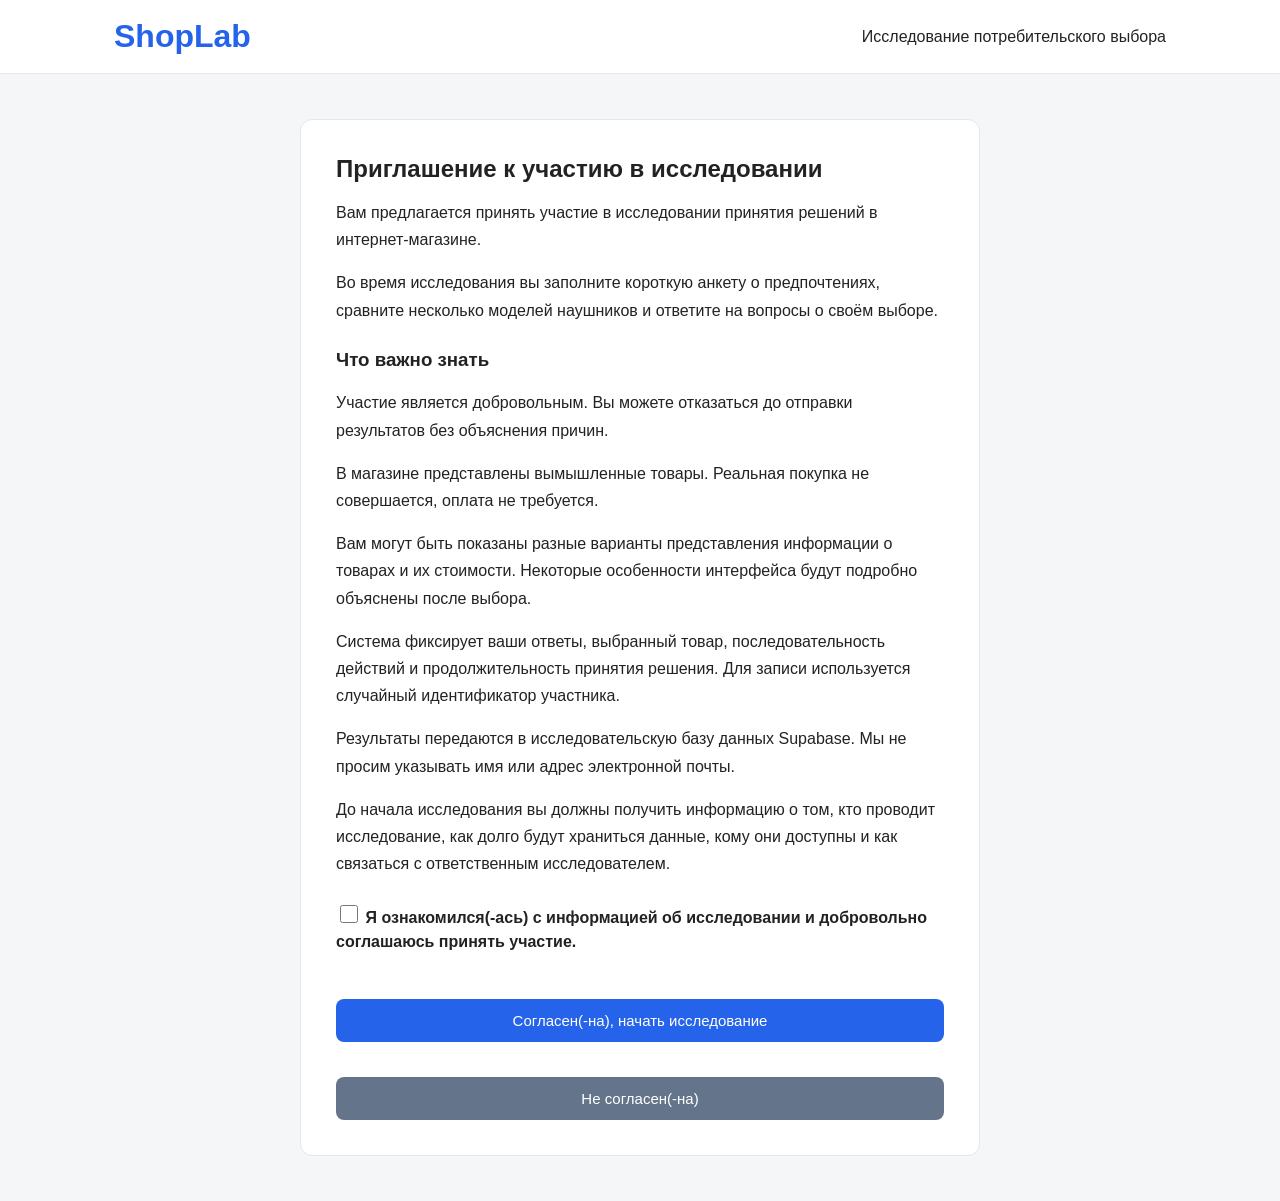
==== index.html @ aa406433 "Add files via upload" ====
<!DOCTYPE html>
<html lang="ru">
<head>
    <meta charset="UTF-8">
    <meta name="viewport"
          content="width=device-width, initial-scale=1.0">

    <title>ShopLab — Участие в исследовании</title>

    <link rel="stylesheet" href="style.css">
    <script src="consent.js" defer></script>
</head>
<body>

<header class="header">
    <div class="header-inner">
        <h1>ShopLab</h1>
        <span>Исследование потребительского выбора</span>
    </div>
</header>

<main class="container">
    <section class="questionnaire">

        <h2>Приглашение к участию в исследовании</h2>

        <p>
            Вам предлагается принять участие в исследовании
            принятия решений в интернет-магазине.
        </p>

        <p>
            Во время исследования вы заполните короткую
            анкету о предпочтениях, сравните несколько
            моделей наушников и ответите на вопросы
            о своём выборе.
        </p>

        <h3>Что важно знать</h3>

        <p>
            Участие является добровольным.
            Вы можете отказаться до отправки
            результатов без объяснения причин.
        </p>

        <p>
            В магазине представлены вымышленные товары.
            Реальная покупка не совершается,
            оплата не требуется.
        </p>

        <p>
            Вам могут быть показаны разные варианты
            представления информации о товарах
            и их стоимости.
            Некоторые особенности интерфейса
            будут подробно объяснены после выбора.
        </p>

        <p>
            Система фиксирует ваши ответы,
            выбранный товар, последовательность действий
            и продолжительность принятия решения.
            Для записи используется случайный
            идентификатор участника.
        </p>

        <p>
            Результаты передаются в исследовательскую
            базу данных Supabase.
            Мы не просим указывать имя или
            адрес электронной почты.
        </p>

        <p>
            До начала исследования вы должны
            получить информацию о том,
            кто проводит исследование,
            как долго будут храниться данные,
            кому они доступны и как связаться
            с ответственным исследователем.
        </p>

        <form id="consent-form">

            <label class="consent-option">
                <input
                    type="checkbox"
                    id="consent-checkbox"
                    required>

                Я ознакомился(-ась) с информацией
                об исследовании и добровольно
                соглашаюсь принять участие.
            </label>

            <button type="submit">
                Согласен(-на), начать исследование
            </button>

            <button
                type="button"
                id="decline-button"
                class="secondary-button">
                Не согласен(-на)
            </button>

        </form>

        <p id="decline-message" class="hidden">
            Вы отказались от участия.
            Никакие ответы в рамках этого
            прохождения не были отправлены.
            Спасибо за уделённое время.
        </p>

    </section>
</main>

</body>
</html>
---- style.css ----
* {
    box-sizing: border-box;
}

body {
    margin: 0;
    font-family: Arial, sans-serif;
    background: #f5f6f8;
    color: #222;
}

.header {
    background: white;
    border-bottom: 1px solid #e5e7eb;
}

.header-inner {
    max-width: 1100px;
    margin: auto;
    padding: 18px 24px;
    display: flex;
    align-items: center;
    justify-content: space-between;
}

.header h1 {
    margin: 0;
    color: #2563eb;
}

.cart {
    font-size: 15px;
}

.container {
    max-width: 1100px;
    margin: 45px auto;
    padding: 0 24px;
}

.container h2 {
    margin-bottom: 8px;
}

.subtitle {
    color: #64748b;
    margin-bottom: 30px;
}

.products {
    display: grid;
    grid-template-columns: repeat(3, 1fr);
    gap: 22px;
}

.product-card {
    background: white;
    padding: 22px;
    border-radius: 12px;
    border: 1px solid #e5e7eb;
    display: flex;
    flex-direction: column;
}

.product-image {
    background: #f1f5f9;
    border-radius: 10px;
    height: 170px;
    display: flex;
    align-items: center;
    justify-content: center;
    font-size: 70px;
}

.product-card h3 {
    margin-bottom: 5px;
}

.product-card p {
    color: #64748b;
}

.product-card ul {
    padding-left: 18px;
    line-height: 1.9;
    font-size: 14px;
    flex-grow: 1;
}

.price {
    font-size: 26px;
    font-weight: bold;
    margin: 15px 0;
}

button {
    width: 100%;
    background: #2563eb;
    color: white;
    border: none;
    padding: 13px;
    border-radius: 8px;
    cursor: pointer;
    font-size: 15px;
}

button:hover {
    background: #1d4ed8;
}

.selection {
    background: white;
    margin-top: 25px;
    padding: 22px;
    border-radius: 12px;
}

.hidden {
    display: none;
}

@media (max-width: 750px) {
    .products {
        grid-template-columns: 1fr;
    }

    .header-inner {
        padding: 16px;
    }
}


/* Анкета предпочтений */

.questionnaire {
    background: white;
    max-width: 680px;
    margin: 0 auto;
    padding: 35px;
    border-radius: 12px;
    border: 1px solid #e5e7eb;
}

.questionnaire h2 {
    margin-top: 0;
}

.questionnaire h3 {
    margin-top: 35px;
}

.questionnaire label {
    display: block;
    font-weight: 600;
    margin-top: 24px;
    margin-bottom: 10px;
    line-height: 1.5;
}

.questionnaire input,
.questionnaire select {
    width: 100%;
    padding: 13px;
    border: 1px solid #cbd5e1;
    border-radius: 8px;
    font-size: 15px;
    background: white;
    color: #222;
}

.questionnaire .field {
    display: flex;
    align-items: center;
    gap: 12px;
}

.questionnaire .field span {
    font-weight: bold;
    font-size: 20px;
}

.questionnaire button {
    margin-top: 35px;
}

@media (max-width: 750px) {
    .questionnaire {
        padding: 22px;
    }
}

/* Экспериментальные условия */

.product-card {
    position: relative;
}

.product-card.highlighted {
    border: 3px solid #2563eb;
    box-shadow: 0 8px 24px rgba(37, 99, 235, 0.18);
}

.product-card.highlighted button {
    background: #ea580c;
    font-weight: bold;
}

.promo-label {
    background: #2563eb;
    color: white;
    border-radius: 6px;
    padding: 9px 12px;
    font-size: 13px;
    font-weight: bold;
    margin-bottom: 12px;
    text-align: center;
}

.price-note {
    font-size: 13px;
    color: #64748b;
    margin-bottom: 12px;
}

.price-details {
    background: #f8fafc;
    padding: 15px;
    border-radius: 8px;
    margin: 15px 0;
    line-height: 1.8;
}

.price-total {
    font-size: 20px;
    font-weight: bold;
}

.confirm-button {
    margin-top: 12px;
    background: #15803d;
}

.confirm-button:hover {
    background: #166534;
}

button:disabled {
    opacity: 0.6;
    cursor: not-allowed;
}


/* Информированное согласие */

.consent-option {
    display: flex;
    align-items: flex-start;
    gap: 12px;
    margin: 24px 0;
    line-height: 1.6;
    cursor: pointer;
}

.consent-option input {
    width: 18px;
    height: 18px;
    flex-shrink: 0;
    margin-top: 4px;
}

.secondary-button {
    margin-top: 12px;
    background: #64748b;
}

.secondary-button:hover {
    background: #475569;
}

.questionnaire h3 {
    margin-top: 25px;
}

.questionnaire p {
    line-height: 1.7;
}
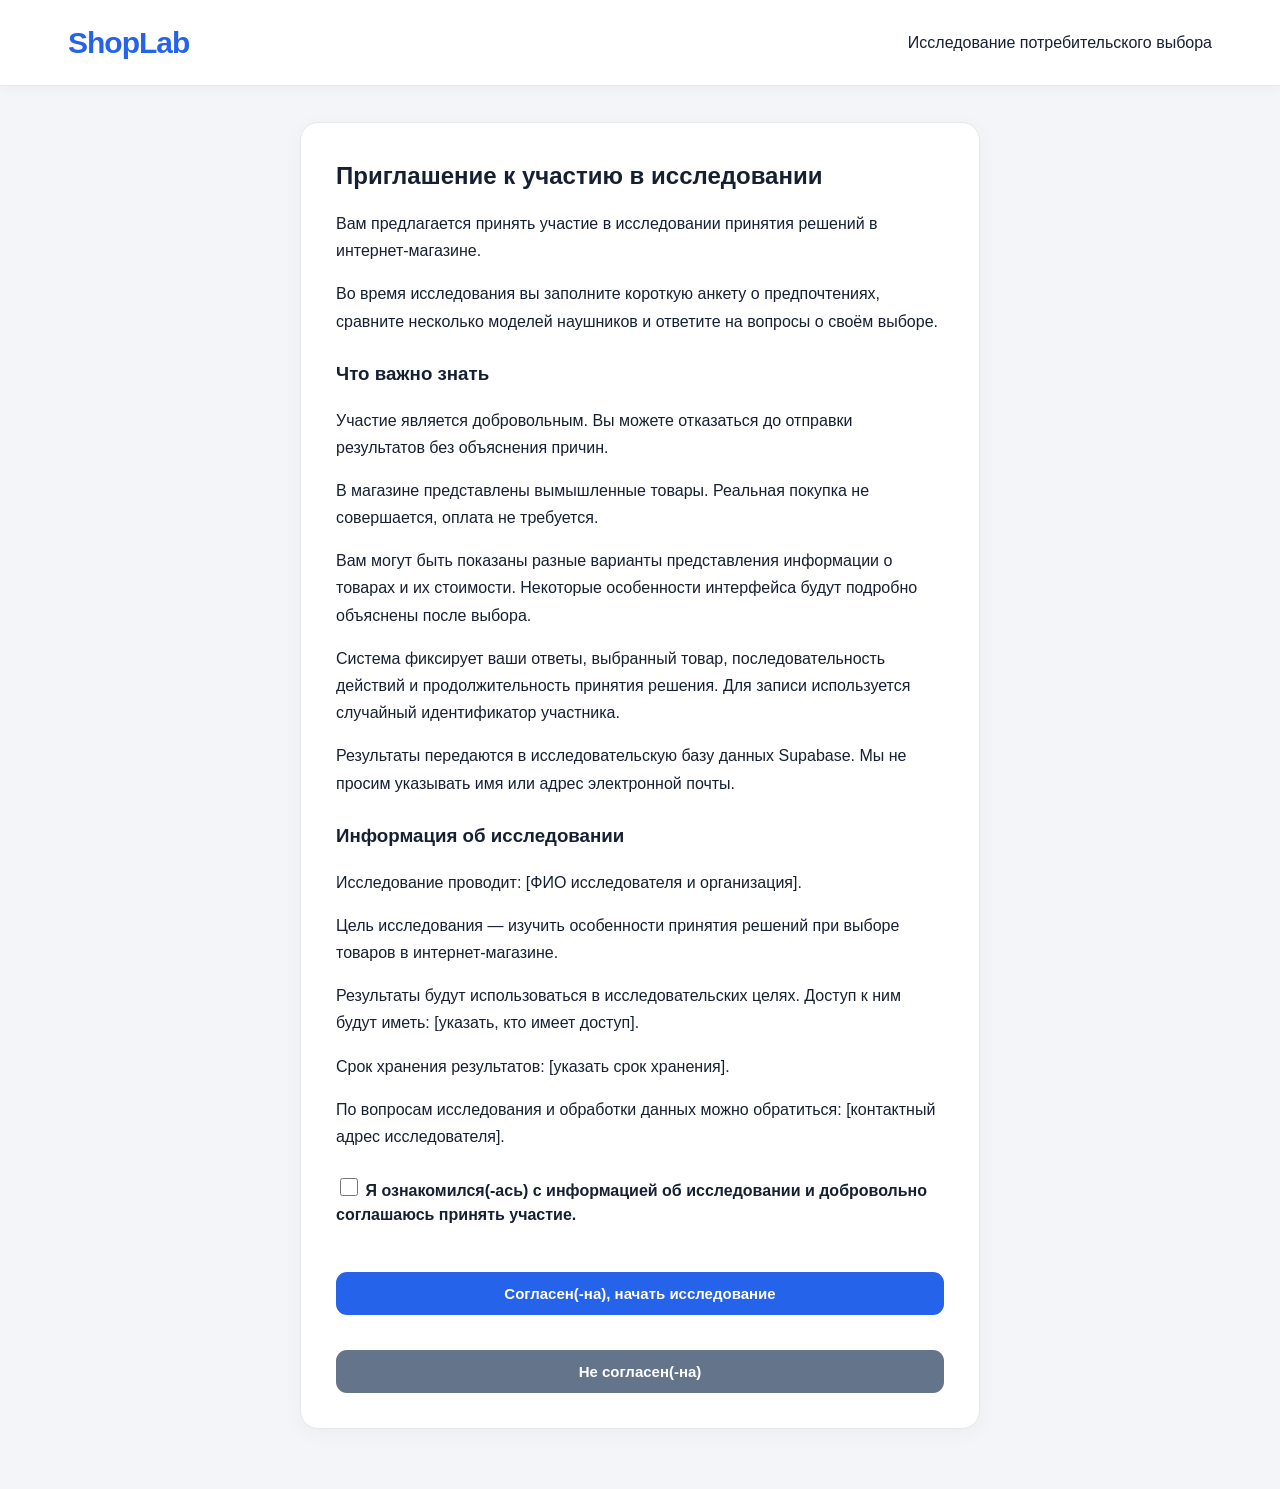
==== commit d0efd75c: "Add files via upload" ====
--- a/index.html
+++ b/index.html
@@ -74,14 +74,38 @@
             адрес электронной почты.
         </p>
 
+
+        <h3>Информация об исследовании</h3>
+
         <p>
-            До начала исследования вы должны
-            получить информацию о том,
-            кто проводит исследование,
-            как долго будут храниться данные,
-            кому они доступны и как связаться
-            с ответственным исследователем.
+            Исследование проводит:
+            [ФИО исследователя и организация].
         </p>
+
+        <p>
+            Цель исследования — изучить особенности
+            принятия решений при выборе товаров
+            в интернет-магазине.
+        </p>
+
+        <p>
+            Результаты будут использоваться
+            в исследовательских целях.
+            Доступ к ним будут иметь:
+            [указать, кто имеет доступ].
+        </p>
+
+        <p>
+            Срок хранения результатов:
+            [указать срок хранения].
+        </p>
+
+        <p>
+            По вопросам исследования и обработки
+            данных можно обратиться:
+            [контактный адрес исследователя].
+        </p>
+
 
         <form id="consent-form">
 
--- a/style.css
+++ b/style.css
@@ -285,3 +285,527 @@
 .questionnaire p {
     line-height: 1.7;
 }
+
+
+/* Корзина ShopLab */
+
+#cart-product {
+    padding: 20px;
+    margin: 20px 0;
+    border: 1px solid #e2e8f0;
+    border-radius: 12px;
+    background: #ffffff;
+}
+
+#cart-product h3 {
+    margin: 0 0 10px;
+}
+
+#cart-product p {
+    color: #64748b;
+}
+
+#cart-price-details {
+    padding: 20px;
+    border-radius: 12px;
+    background: #f8fafc;
+}
+
+#cart-price-details > div {
+    margin-bottom: 12px;
+}
+
+#cart-price-details .price-total {
+    margin-top: 18px;
+    padding-top: 16px;
+    border-top: 1px solid #cbd5e1;
+    font-size: 22px;
+    font-weight: 700;
+}
+
+.cart-actions {
+    display: flex;
+    flex-direction: column;
+    gap: 12px;
+    margin-top: 24px;
+}
+
+.cart-actions button {
+    width: 100%;
+}
+
+@media (min-width: 700px) {
+    .cart-actions {
+        max-width: 400px;
+    }
+}
+
+
+.cart-link {
+    color: inherit;
+    text-decoration: none;
+    font-weight: 600;
+    padding: 10px 14px;
+    border-radius: 10px;
+}
+
+.cart-link:hover {
+    background: rgba(120, 120, 120, 0.12);
+}
+
+.cart-item {
+    padding: 16px;
+    margin-bottom: 12px;
+    border: 1px solid #dbe2ea;
+    border-radius: 12px;
+    background: #ffffff;
+}
+
+.cart-item input[type="radio"] {
+    margin-right: 10px;
+    accent-color: #2563eb;
+}
+
+.cart-item label {
+    font-weight: 600;
+    cursor: pointer;
+}
+
+.cart-item p {
+    margin: 10px 0 0 26px;
+    color: #475569;
+    line-height: 1.5;
+}
+
+.cart-item:has(input:checked) {
+    border-color: #2563eb;
+    background: #eff6ff;
+}
+
+
+/* =========================================
+   ShopLab 2.3 — оформление маркетплейса
+   ========================================= */
+
+:root {
+    --shop-blue: #2563eb;
+    --shop-blue-dark: #1d4ed8;
+    --shop-bg: #f3f5f9;
+    --shop-border: #e2e8f0;
+    --shop-text: #172033;
+    --shop-muted: #64748b;
+}
+
+/* Общий вид */
+
+body {
+    background: var(--shop-bg);
+    color: var(--shop-text);
+    font-family: Arial, Helvetica, sans-serif;
+    line-height: 1.5;
+}
+
+.header {
+    background: #ffffff;
+    border-bottom: 1px solid var(--shop-border);
+    box-shadow: 0 2px 12px rgba(15, 23, 42, 0.04);
+}
+
+.header-inner {
+    max-width: 1200px;
+    padding: 20px 28px;
+    gap: 20px;
+}
+
+.header h1 {
+    color: var(--shop-blue);
+    font-size: 30px;
+    letter-spacing: -1px;
+    font-weight: 800;
+}
+
+.container {
+    max-width: 1200px;
+    margin: 36px auto 60px;
+    padding: 0 28px;
+}
+
+.container > h2 {
+    font-size: 30px;
+    letter-spacing: -0.6px;
+    margin-top: 0;
+}
+
+.subtitle {
+    color: var(--shop-muted);
+    font-size: 15px;
+    line-height: 1.6;
+}
+
+/* Ссылка на корзину */
+
+.cart-link {
+    display: inline-flex;
+    align-items: center;
+    justify-content: center;
+    gap: 5px;
+    background: #eff6ff;
+    color: var(--shop-blue);
+    border: 1px solid #dbeafe;
+    border-radius: 12px;
+    padding: 12px 18px;
+    font-size: 15px;
+    font-weight: 700;
+    white-space: nowrap;
+    transition: background 0.2s;
+}
+
+.cart-link:hover {
+    background: #dbeafe;
+}
+
+/* Каталог */
+
+.products {
+    grid-template-columns: repeat(3, minmax(0, 1fr));
+    gap: 20px;
+    align-items: stretch;
+}
+
+.product-card {
+    background: #ffffff;
+    padding: 18px;
+    border: 1px solid var(--shop-border);
+    border-radius: 18px;
+    box-shadow: 0 4px 14px rgba(15, 23, 42, 0.035);
+    transition:
+        box-shadow 0.2s ease,
+        transform 0.2s ease;
+    min-width: 0;
+}
+
+.product-card:hover {
+    transform: translateY(-3px);
+    box-shadow: 0 10px 26px rgba(15, 23, 42, 0.09);
+}
+
+.product-image {
+    height: 195px;
+    background: #f7f9fc;
+    border-radius: 14px;
+    font-size: 78px;
+    margin-bottom: 14px;
+    overflow: hidden;
+}
+
+.product-card h3 {
+    font-size: 19px;
+    line-height: 1.35;
+    margin: 8px 0;
+}
+
+.product-card p {
+    color: var(--shop-muted);
+    font-size: 14px;
+}
+
+.product-card ul {
+    padding-left: 19px;
+    line-height: 1.75;
+    font-size: 13px;
+    margin: 14px 0;
+}
+
+.product-card li {
+    margin-bottom: 3px;
+}
+
+.price {
+    color: #111827;
+    font-size: 28px;
+    font-weight: 800;
+    letter-spacing: -0.7px;
+    margin-top: auto;
+    padding-top: 12px;
+    margin-bottom: 12px;
+}
+
+.price-note {
+    font-size: 12px;
+    color: var(--shop-muted);
+}
+
+/* Кнопки */
+
+button {
+    background: var(--shop-blue);
+    border-radius: 11px;
+    padding: 13px 16px;
+    font-weight: 700;
+    transition: background 0.2s;
+}
+
+button:hover:not(:disabled) {
+    background: var(--shop-blue-dark);
+}
+
+button:focus-visible,
+a:focus-visible,
+input:focus-visible {
+    outline: 3px solid #93c5fd;
+    outline-offset: 3px;
+}
+
+/* Выделение в экспериментальных группах.
+   Эти правила действуют только там,
+   где JavaScript добавляет .highlighted. */
+
+.product-card.highlighted {
+    border: 3px solid var(--shop-blue);
+    box-shadow: 0 10px 28px rgba(37, 99, 235, 0.2);
+}
+
+.product-card.highlighted button {
+    background: #ea580c;
+}
+
+.product-card.highlighted button:hover:not(:disabled) {
+    background: #c2410c;
+}
+
+.promo-label {
+    border-radius: 9px;
+    font-size: 13px;
+}
+
+/* Корзина */
+
+#cart-product {
+    border: none;
+    background: transparent;
+    padding: 0;
+}
+
+.cart-item {
+    background: #ffffff;
+    border: 1px solid var(--shop-border);
+    border-radius: 14px;
+    padding: 20px;
+    margin-bottom: 14px;
+    transition:
+        border-color 0.2s,
+        background 0.2s;
+}
+
+.cart-item label {
+    font-size: 17px;
+    font-weight: 700;
+}
+
+.cart-item input[type="radio"] {
+    width: 18px;
+    height: 18px;
+    vertical-align: middle;
+    accent-color: var(--shop-blue);
+}
+
+.cart-item p {
+    color: #475569;
+    font-size: 14px;
+    margin-top: 12px;
+    margin-left: 29px;
+}
+
+.cart-item:has(input:checked) {
+    background: #eff6ff;
+    border-color: var(--shop-blue);
+    box-shadow: 0 0 0 1px var(--shop-blue);
+}
+
+#cart-price-details {
+    background: #f8fafc;
+    border: 1px solid var(--shop-border);
+    border-radius: 14px;
+    padding: 20px;
+}
+
+#cart-price-details .price-total {
+    color: #111827;
+    font-size: 24px;
+}
+
+.cart-actions {
+    max-width: none;
+}
+
+.cart-actions .secondary-button {
+    background: #e2e8f0;
+    color: #334155;
+}
+
+.cart-actions .secondary-button:hover {
+    background: #cbd5e1;
+}
+
+/* Анкеты и согласие */
+
+.questionnaire {
+    border-radius: 18px;
+    box-shadow: 0 5px 22px rgba(15, 23, 42, 0.035);
+}
+
+/* Адаптивность */
+
+@media (max-width: 950px) {
+    .products {
+        grid-template-columns: repeat(2, minmax(0, 1fr));
+    }
+}
+
+@media (max-width: 650px) {
+    .header-inner {
+        padding: 15px 18px;
+    }
+
+    .header h1 {
+        font-size: 24px;
+    }
+
+    .cart-link {
+        padding: 10px 12px;
+        font-size: 13px;
+    }
+
+    .container {
+        padding: 0 16px;
+        margin-top: 25px;
+    }
+
+    .container > h2 {
+        font-size: 25px;
+    }
+
+    .products {
+        grid-template-columns: 1fr;
+        gap: 16px;
+    }
+
+    .product-card {
+        padding: 16px;
+    }
+
+    .product-image {
+        height: 180px;
+    }
+
+    .questionnaire {
+        padding: 22px 18px;
+    }
+
+    .cart-item {
+        padding: 16px;
+    }
+}
+
+@media (prefers-reduced-motion: reduce) {
+    .product-card,
+    .cart-item,
+    button,
+    .cart-link {
+        transition: none;
+    }
+
+    .product-card:hover {
+        transform: none;
+    }
+}
+
+
+/* Фотографии товаров ShopLab */
+
+.product-image {
+    width: 100%;
+    height: 195px;
+    background: #f7f9fc;
+    display: flex;
+    justify-content: center;
+    align-items: center;
+    overflow: hidden;
+}
+
+.product-image img {
+    display: block;
+    width: 100%;
+    height: 100%;
+    object-fit: contain;
+}
+
+@media (max-width: 650px) {
+    .product-image {
+        height: 180px;
+    }
+}
+
+
+/* ShopLab — фотографии в корзине */
+
+.cart-item {
+    display: grid;
+    grid-template-columns: 24px 100px minmax(0, 1fr);
+    column-gap: 16px;
+    row-gap: 8px;
+    align-items: center;
+}
+
+.cart-item input[type="radio"] {
+    grid-column: 1;
+    grid-row: 1 / 3;
+    width: 20px;
+    height: 20px;
+    margin: 0;
+}
+
+.cart-product-image {
+    grid-column: 2;
+    grid-row: 1 / 3;
+    width: 100px;
+    height: 100px;
+    object-fit: contain;
+    border-radius: 12px;
+    background: #f7f9fc;
+}
+
+.cart-item label {
+    grid-column: 3;
+    grid-row: 1;
+    margin: 0;
+    font-size: 17px;
+}
+
+.cart-item p {
+    grid-column: 3;
+    grid-row: 2;
+    margin: 0;
+    line-height: 1.6;
+    overflow-wrap: anywhere;
+}
+
+@media (max-width: 500px) {
+    .cart-item {
+        grid-template-columns: 22px 75px minmax(0, 1fr);
+        column-gap: 10px;
+    }
+
+    .cart-product-image {
+        width: 75px;
+        height: 75px;
+    }
+
+    .cart-item label {
+        font-size: 15px;
+    }
+
+    .cart-item p {
+        font-size: 12px;
+    }
+}
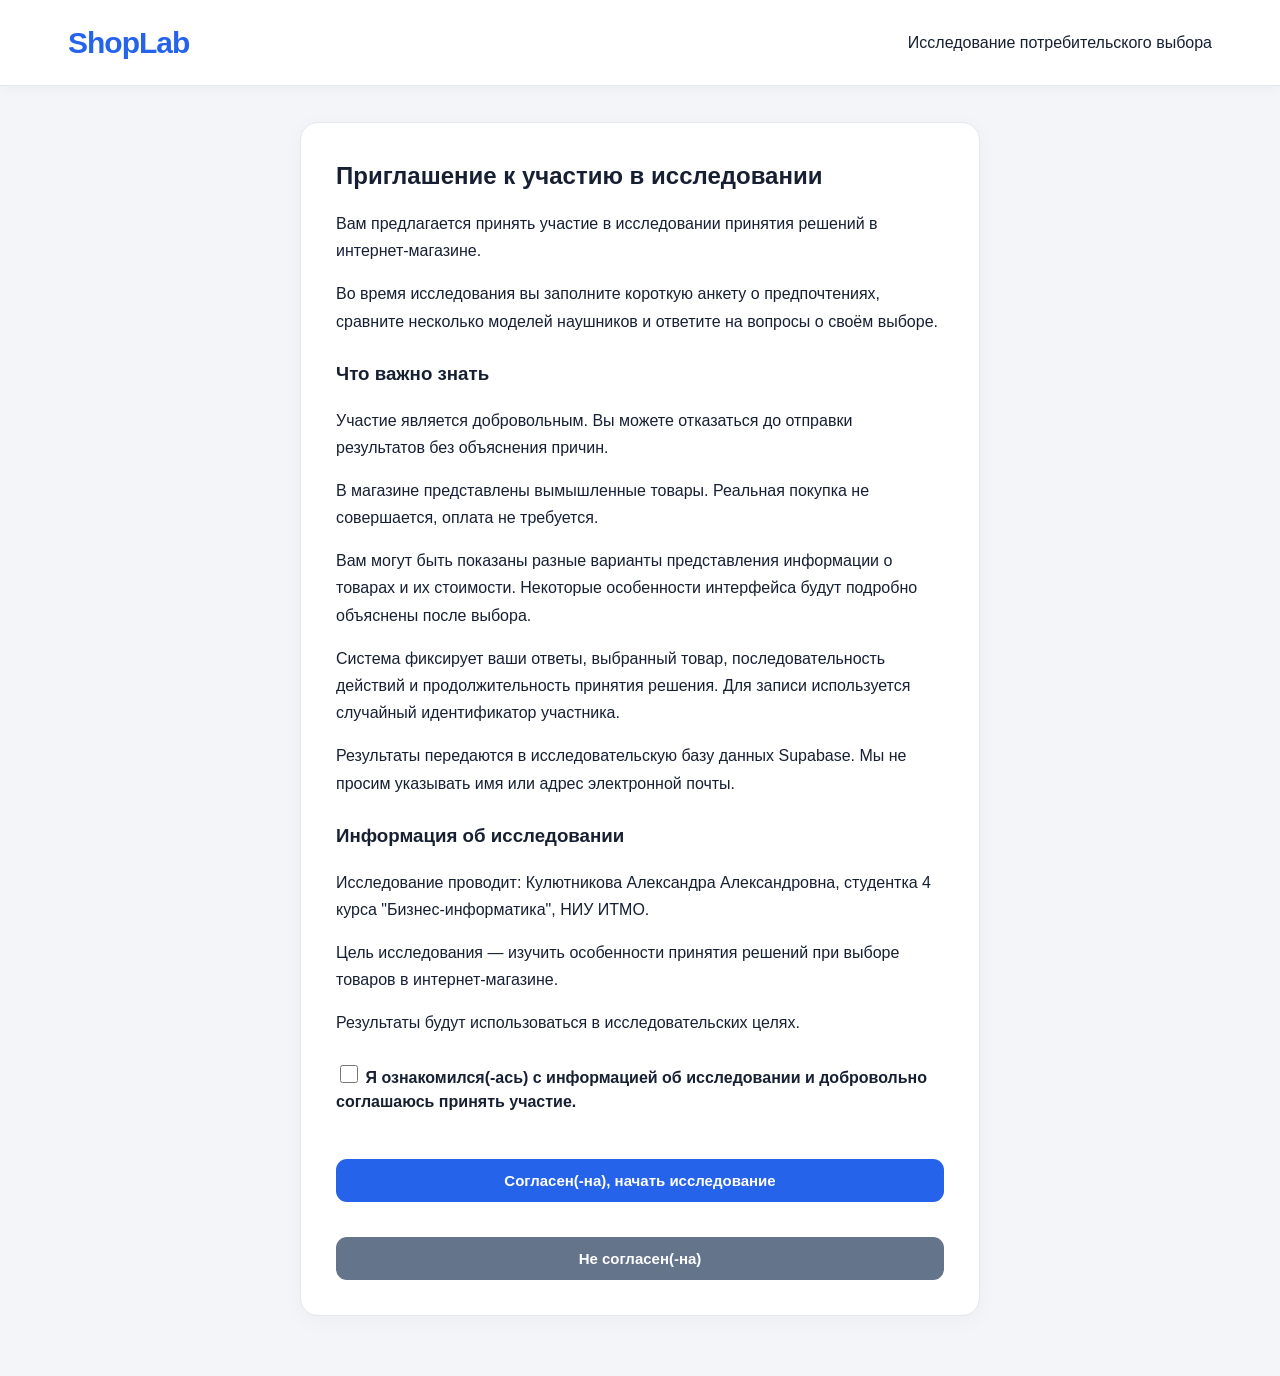
==== commit 5cd2941b: "Add files via upload" ====
--- a/index.html
+++ b/index.html
@@ -79,7 +79,7 @@
 
         <p>
             Исследование проводит:
-            [ФИО исследователя и организация].
+            Кулютникова Александра Александровна, студентка 4 курса "Бизнес-информатика", НИУ ИТМО.
         </p>
 
         <p>
@@ -91,20 +91,8 @@
         <p>
             Результаты будут использоваться
             в исследовательских целях.
-            Доступ к ним будут иметь:
-            [указать, кто имеет доступ].
         </p>
 
-        <p>
-            Срок хранения результатов:
-            [указать срок хранения].
-        </p>
-
-        <p>
-            По вопросам исследования и обработки
-            данных можно обратиться:
-            [контактный адрес исследователя].
-        </p>
 
 
         <form id="consent-form">
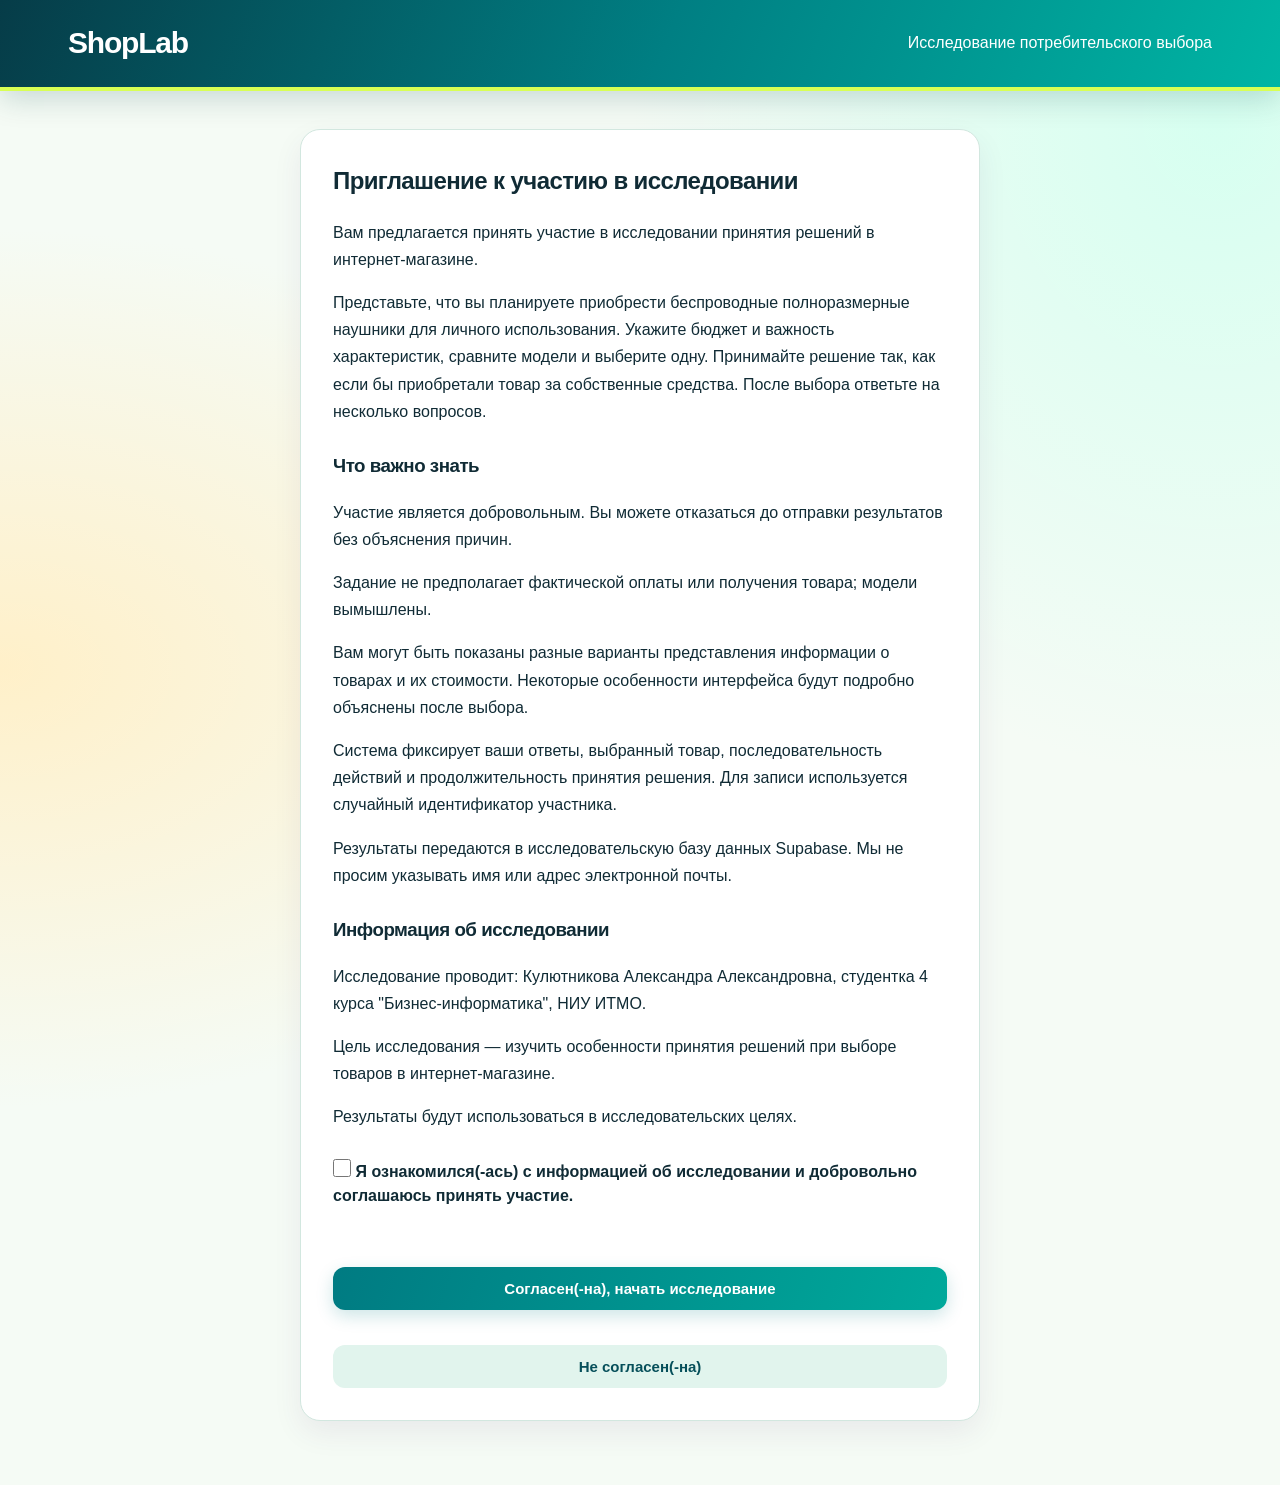
==== commit 17c37499: "Add files via upload" ====
--- a/index.html
+++ b/index.html
@@ -1,135 +1,130 @@
-
-<!DOCTYPE html>
-<html lang="ru">
-<head>
-    <meta charset="UTF-8">
-    <meta name="viewport"
-          content="width=device-width, initial-scale=1.0">
-
-    <title>ShopLab — Участие в исследовании</title>
-
-    <link rel="stylesheet" href="style.css">
-    <script src="consent.js" defer></script>
-</head>
-<body>
-
-<header class="header">
-    <div class="header-inner">
-        <h1>ShopLab</h1>
-        <span>Исследование потребительского выбора</span>
-    </div>
-</header>
-
-<main class="container">
-    <section class="questionnaire">
-
-        <h2>Приглашение к участию в исследовании</h2>
-
-        <p>
-            Вам предлагается принять участие в исследовании
-            принятия решений в интернет-магазине.
-        </p>
-
-        <p>
-            Во время исследования вы заполните короткую
-            анкету о предпочтениях, сравните несколько
-            моделей наушников и ответите на вопросы
-            о своём выборе.
-        </p>
-
-        <h3>Что важно знать</h3>
-
-        <p>
-            Участие является добровольным.
-            Вы можете отказаться до отправки
-            результатов без объяснения причин.
-        </p>
-
-        <p>
-            В магазине представлены вымышленные товары.
-            Реальная покупка не совершается,
-            оплата не требуется.
-        </p>
-
-        <p>
-            Вам могут быть показаны разные варианты
-            представления информации о товарах
-            и их стоимости.
-            Некоторые особенности интерфейса
-            будут подробно объяснены после выбора.
-        </p>
-
-        <p>
-            Система фиксирует ваши ответы,
-            выбранный товар, последовательность действий
-            и продолжительность принятия решения.
-            Для записи используется случайный
-            идентификатор участника.
-        </p>
-
-        <p>
-            Результаты передаются в исследовательскую
-            базу данных Supabase.
-            Мы не просим указывать имя или
-            адрес электронной почты.
-        </p>
-
-
-        <h3>Информация об исследовании</h3>
-
-        <p>
-            Исследование проводит:
-            Кулютникова Александра Александровна, студентка 4 курса "Бизнес-информатика", НИУ ИТМО.
-        </p>
-
-        <p>
-            Цель исследования — изучить особенности
-            принятия решений при выборе товаров
-            в интернет-магазине.
-        </p>
-
-        <p>
-            Результаты будут использоваться
-            в исследовательских целях.
-        </p>
-
-
-
-        <form id="consent-form">
-
-            <label class="consent-option">
-                <input
-                    type="checkbox"
-                    id="consent-checkbox"
-                    required>
-
-                Я ознакомился(-ась) с информацией
-                об исследовании и добровольно
-                соглашаюсь принять участие.
-            </label>
-
-            <button type="submit">
-                Согласен(-на), начать исследование
-            </button>
-
-            <button
-                type="button"
-                id="decline-button"
-                class="secondary-button">
-                Не согласен(-на)
-            </button>
-
-        </form>
-
-        <p id="decline-message" class="hidden">
-            Вы отказались от участия.
-            Никакие ответы в рамках этого
-            прохождения не были отправлены.
-            Спасибо за уделённое время.
-        </p>
-
-    </section>
-</main>
-
-</body>
-</html>
+
+<!DOCTYPE html>
+<html lang="ru">
+<head>
+    <meta charset="UTF-8">
+    <meta name="viewport"
+          content="width=device-width, initial-scale=1.0">
+
+    <title>ShopLab — Участие в исследовании</title>
+
+    <link rel="stylesheet" href="style.css">
+    <script src="consent.js" defer></script>
+</head>
+<body>
+
+<header class="header">
+    <div class="header-inner">
+        <h1>ShopLab</h1>
+        <span>Исследование потребительского выбора</span>
+    </div>
+</header>
+
+<main class="container">
+    <section class="questionnaire">
+
+        <h2>Приглашение к участию в исследовании</h2>
+
+        <p>
+            Вам предлагается принять участие в исследовании
+            принятия решений в интернет-магазине.
+        </p>
+
+        <p>
+            Представьте, что вы планируете приобрести беспроводные полноразмерные наушники для личного использования. Укажите бюджет и важность характеристик, сравните модели и выберите одну. Принимайте решение так, как если бы приобретали товар за собственные средства. После выбора ответьте на несколько вопросов.
+        </p>
+
+        <h3>Что важно знать</h3>
+
+        <p>
+            Участие является добровольным.
+            Вы можете отказаться до отправки
+            результатов без объяснения причин.
+        </p>
+
+        <p>
+            Задание не предполагает фактической оплаты или получения товара; модели вымышлены.
+        </p>
+
+        <p>
+            Вам могут быть показаны разные варианты
+            представления информации о товарах
+            и их стоимости.
+            Некоторые особенности интерфейса
+            будут подробно объяснены после выбора.
+        </p>
+
+        <p>
+            Система фиксирует ваши ответы,
+            выбранный товар, последовательность действий
+            и продолжительность принятия решения.
+            Для записи используется случайный
+            идентификатор участника.
+        </p>
+
+        <p>
+            Результаты передаются в исследовательскую
+            базу данных Supabase.
+            Мы не просим указывать имя или
+            адрес электронной почты.
+        </p>
+
+
+        <h3>Информация об исследовании</h3>
+
+        <p>
+            Исследование проводит:
+            Кулютникова Александра Александровна, студентка 4 курса "Бизнес-информатика", НИУ ИТМО.
+        </p>
+
+        <p>
+            Цель исследования — изучить особенности
+            принятия решений при выборе товаров
+            в интернет-магазине.
+        </p>
+
+        <p>
+            Результаты будут использоваться
+            в исследовательских целях.
+        </p>
+
+
+
+        <form id="consent-form">
+
+            <label class="consent-option">
+                <input
+                    type="checkbox"
+                    id="consent-checkbox"
+                    required>
+
+                Я ознакомился(-ась) с информацией
+                об исследовании и добровольно
+                соглашаюсь принять участие.
+            </label>
+
+            <button type="submit">
+                Согласен(-на), начать исследование
+            </button>
+
+            <button
+                type="button"
+                id="decline-button"
+                class="secondary-button">
+                Не согласен(-на)
+            </button>
+
+        </form>
+
+        <p id="decline-message" class="hidden">
+            Вы отказались от участия.
+            Никакие ответы в рамках этого
+            прохождения не были отправлены.
+            Спасибо за уделённое время.
+        </p>
+
+    </section>
+</main>
+
+</body>
+</html>
--- a/style.css
+++ b/style.css
@@ -1,811 +1,255 @@
-
-* {
-    box-sizing: border-box;
-}
-
-body {
-    margin: 0;
-    font-family: Arial, sans-serif;
-    background: #f5f6f8;
-    color: #222;
-}
-
-.header {
-    background: white;
-    border-bottom: 1px solid #e5e7eb;
-}
-
-.header-inner {
-    max-width: 1100px;
-    margin: auto;
-    padding: 18px 24px;
-    display: flex;
-    align-items: center;
-    justify-content: space-between;
-}
-
-.header h1 {
-    margin: 0;
-    color: #2563eb;
-}
-
-.cart {
-    font-size: 15px;
-}
-
-.container {
-    max-width: 1100px;
-    margin: 45px auto;
-    padding: 0 24px;
-}
-
-.container h2 {
-    margin-bottom: 8px;
-}
-
-.subtitle {
-    color: #64748b;
-    margin-bottom: 30px;
-}
-
-.products {
-    display: grid;
-    grid-template-columns: repeat(3, 1fr);
-    gap: 22px;
-}
-
-.product-card {
-    background: white;
-    padding: 22px;
-    border-radius: 12px;
-    border: 1px solid #e5e7eb;
-    display: flex;
-    flex-direction: column;
-}
-
-.product-image {
-    background: #f1f5f9;
-    border-radius: 10px;
-    height: 170px;
-    display: flex;
-    align-items: center;
-    justify-content: center;
-    font-size: 70px;
-}
-
-.product-card h3 {
-    margin-bottom: 5px;
-}
-
-.product-card p {
-    color: #64748b;
-}
-
-.product-card ul {
-    padding-left: 18px;
-    line-height: 1.9;
-    font-size: 14px;
-    flex-grow: 1;
-}
-
-.price {
-    font-size: 26px;
-    font-weight: bold;
-    margin: 15px 0;
-}
-
-button {
-    width: 100%;
-    background: #2563eb;
-    color: white;
-    border: none;
-    padding: 13px;
-    border-radius: 8px;
-    cursor: pointer;
-    font-size: 15px;
-}
-
-button:hover {
-    background: #1d4ed8;
-}
-
-.selection {
-    background: white;
-    margin-top: 25px;
-    padding: 22px;
-    border-radius: 12px;
-}
-
-.hidden {
-    display: none;
-}
-
-@media (max-width: 750px) {
-    .products {
-        grid-template-columns: 1fr;
-    }
-
-    .header-inner {
-        padding: 16px;
-    }
-}
-
-
-/* Анкета предпочтений */
-
-.questionnaire {
-    background: white;
-    max-width: 680px;
-    margin: 0 auto;
-    padding: 35px;
-    border-radius: 12px;
-    border: 1px solid #e5e7eb;
-}
-
-.questionnaire h2 {
-    margin-top: 0;
-}
-
-.questionnaire h3 {
-    margin-top: 35px;
-}
-
-.questionnaire label {
-    display: block;
-    font-weight: 600;
-    margin-top: 24px;
-    margin-bottom: 10px;
-    line-height: 1.5;
-}
-
-.questionnaire input,
-.questionnaire select {
-    width: 100%;
-    padding: 13px;
-    border: 1px solid #cbd5e1;
-    border-radius: 8px;
-    font-size: 15px;
-    background: white;
-    color: #222;
-}
-
-.questionnaire .field {
-    display: flex;
-    align-items: center;
-    gap: 12px;
-}
-
-.questionnaire .field span {
-    font-weight: bold;
-    font-size: 20px;
-}
-
-.questionnaire button {
-    margin-top: 35px;
-}
-
-@media (max-width: 750px) {
-    .questionnaire {
-        padding: 22px;
-    }
-}
-
-/* Экспериментальные условия */
-
-.product-card {
-    position: relative;
-}
-
-.product-card.highlighted {
-    border: 3px solid #2563eb;
-    box-shadow: 0 8px 24px rgba(37, 99, 235, 0.18);
-}
-
-.product-card.highlighted button {
-    background: #ea580c;
-    font-weight: bold;
-}
-
-.promo-label {
-    background: #2563eb;
-    color: white;
-    border-radius: 6px;
-    padding: 9px 12px;
-    font-size: 13px;
-    font-weight: bold;
-    margin-bottom: 12px;
-    text-align: center;
-}
-
-.price-note {
-    font-size: 13px;
-    color: #64748b;
-    margin-bottom: 12px;
-}
-
-.price-details {
-    background: #f8fafc;
-    padding: 15px;
-    border-radius: 8px;
-    margin: 15px 0;
-    line-height: 1.8;
-}
-
-.price-total {
-    font-size: 20px;
-    font-weight: bold;
-}
-
-.confirm-button {
-    margin-top: 12px;
-    background: #15803d;
-}
-
-.confirm-button:hover {
-    background: #166534;
-}
-
-button:disabled {
-    opacity: 0.6;
-    cursor: not-allowed;
-}
-
-
-/* Информированное согласие */
-
-.consent-option {
-    display: flex;
-    align-items: flex-start;
-    gap: 12px;
-    margin: 24px 0;
-    line-height: 1.6;
-    cursor: pointer;
-}
-
-.consent-option input {
-    width: 18px;
-    height: 18px;
-    flex-shrink: 0;
-    margin-top: 4px;
-}
-
-.secondary-button {
-    margin-top: 12px;
-    background: #64748b;
-}
-
-.secondary-button:hover {
-    background: #475569;
-}
-
-.questionnaire h3 {
-    margin-top: 25px;
-}
-
-.questionnaire p {
-    line-height: 1.7;
-}
-
-
-/* Корзина ShopLab */
-
-#cart-product {
-    padding: 20px;
-    margin: 20px 0;
-    border: 1px solid #e2e8f0;
-    border-radius: 12px;
-    background: #ffffff;
-}
-
-#cart-product h3 {
-    margin: 0 0 10px;
-}
-
-#cart-product p {
-    color: #64748b;
-}
-
-#cart-price-details {
-    padding: 20px;
-    border-radius: 12px;
-    background: #f8fafc;
-}
-
-#cart-price-details > div {
-    margin-bottom: 12px;
-}
-
-#cart-price-details .price-total {
-    margin-top: 18px;
-    padding-top: 16px;
-    border-top: 1px solid #cbd5e1;
-    font-size: 22px;
-    font-weight: 700;
-}
-
-.cart-actions {
-    display: flex;
-    flex-direction: column;
-    gap: 12px;
-    margin-top: 24px;
-}
-
-.cart-actions button {
-    width: 100%;
-}
-
-@media (min-width: 700px) {
-    .cart-actions {
-        max-width: 400px;
-    }
-}
-
-
-.cart-link {
-    color: inherit;
-    text-decoration: none;
-    font-weight: 600;
-    padding: 10px 14px;
-    border-radius: 10px;
-}
-
-.cart-link:hover {
-    background: rgba(120, 120, 120, 0.12);
-}
-
-.cart-item {
-    padding: 16px;
-    margin-bottom: 12px;
-    border: 1px solid #dbe2ea;
-    border-radius: 12px;
-    background: #ffffff;
-}
-
-.cart-item input[type="radio"] {
-    margin-right: 10px;
-    accent-color: #2563eb;
-}
-
-.cart-item label {
-    font-weight: 600;
-    cursor: pointer;
-}
-
-.cart-item p {
-    margin: 10px 0 0 26px;
-    color: #475569;
-    line-height: 1.5;
-}
-
-.cart-item:has(input:checked) {
-    border-color: #2563eb;
-    background: #eff6ff;
-}
-
-
-/* =========================================
-   ShopLab 2.3 — оформление маркетплейса
-   ========================================= */
-
-:root {
-    --shop-blue: #2563eb;
-    --shop-blue-dark: #1d4ed8;
-    --shop-bg: #f3f5f9;
-    --shop-border: #e2e8f0;
-    --shop-text: #172033;
-    --shop-muted: #64748b;
-}
-
-/* Общий вид */
-
-body {
-    background: var(--shop-bg);
-    color: var(--shop-text);
-    font-family: Arial, Helvetica, sans-serif;
-    line-height: 1.5;
-}
-
-.header {
-    background: #ffffff;
-    border-bottom: 1px solid var(--shop-border);
-    box-shadow: 0 2px 12px rgba(15, 23, 42, 0.04);
-}
-
-.header-inner {
-    max-width: 1200px;
-    padding: 20px 28px;
-    gap: 20px;
-}
-
-.header h1 {
-    color: var(--shop-blue);
-    font-size: 30px;
-    letter-spacing: -1px;
-    font-weight: 800;
-}
-
-.container {
-    max-width: 1200px;
-    margin: 36px auto 60px;
-    padding: 0 28px;
-}
-
-.container > h2 {
-    font-size: 30px;
-    letter-spacing: -0.6px;
-    margin-top: 0;
-}
-
-.subtitle {
-    color: var(--shop-muted);
-    font-size: 15px;
-    line-height: 1.6;
-}
-
-/* Ссылка на корзину */
-
-.cart-link {
-    display: inline-flex;
-    align-items: center;
-    justify-content: center;
-    gap: 5px;
-    background: #eff6ff;
-    color: var(--shop-blue);
-    border: 1px solid #dbeafe;
-    border-radius: 12px;
-    padding: 12px 18px;
-    font-size: 15px;
-    font-weight: 700;
-    white-space: nowrap;
-    transition: background 0.2s;
-}
-
-.cart-link:hover {
-    background: #dbeafe;
-}
-
-/* Каталог */
-
-.products {
-    grid-template-columns: repeat(3, minmax(0, 1fr));
-    gap: 20px;
-    align-items: stretch;
-}
-
-.product-card {
-    background: #ffffff;
-    padding: 18px;
-    border: 1px solid var(--shop-border);
-    border-radius: 18px;
-    box-shadow: 0 4px 14px rgba(15, 23, 42, 0.035);
-    transition:
-        box-shadow 0.2s ease,
-        transform 0.2s ease;
-    min-width: 0;
-}
-
-.product-card:hover {
-    transform: translateY(-3px);
-    box-shadow: 0 10px 26px rgba(15, 23, 42, 0.09);
-}
-
-.product-image {
-    height: 195px;
-    background: #f7f9fc;
-    border-radius: 14px;
-    font-size: 78px;
-    margin-bottom: 14px;
-    overflow: hidden;
-}
-
-.product-card h3 {
-    font-size: 19px;
-    line-height: 1.35;
-    margin: 8px 0;
-}
-
-.product-card p {
-    color: var(--shop-muted);
-    font-size: 14px;
-}
-
-.product-card ul {
-    padding-left: 19px;
-    line-height: 1.75;
-    font-size: 13px;
-    margin: 14px 0;
-}
-
-.product-card li {
-    margin-bottom: 3px;
-}
-
-.price {
-    color: #111827;
-    font-size: 28px;
-    font-weight: 800;
-    letter-spacing: -0.7px;
-    margin-top: auto;
-    padding-top: 12px;
-    margin-bottom: 12px;
-}
-
-.price-note {
-    font-size: 12px;
-    color: var(--shop-muted);
-}
-
-/* Кнопки */
-
-button {
-    background: var(--shop-blue);
-    border-radius: 11px;
-    padding: 13px 16px;
-    font-weight: 700;
-    transition: background 0.2s;
-}
-
-button:hover:not(:disabled) {
-    background: var(--shop-blue-dark);
-}
-
-button:focus-visible,
-a:focus-visible,
-input:focus-visible {
-    outline: 3px solid #93c5fd;
-    outline-offset: 3px;
-}
-
-/* Выделение в экспериментальных группах.
-   Эти правила действуют только там,
-   где JavaScript добавляет .highlighted. */
-
-.product-card.highlighted {
-    border: 3px solid var(--shop-blue);
-    box-shadow: 0 10px 28px rgba(37, 99, 235, 0.2);
-}
-
-.product-card.highlighted button {
-    background: #ea580c;
-}
-
-.product-card.highlighted button:hover:not(:disabled) {
-    background: #c2410c;
-}
-
-.promo-label {
-    border-radius: 9px;
-    font-size: 13px;
-}
-
-/* Корзина */
-
-#cart-product {
-    border: none;
-    background: transparent;
-    padding: 0;
-}
-
-.cart-item {
-    background: #ffffff;
-    border: 1px solid var(--shop-border);
-    border-radius: 14px;
-    padding: 20px;
-    margin-bottom: 14px;
-    transition:
-        border-color 0.2s,
-        background 0.2s;
-}
-
-.cart-item label {
-    font-size: 17px;
-    font-weight: 700;
-}
-
-.cart-item input[type="radio"] {
-    width: 18px;
-    height: 18px;
-    vertical-align: middle;
-    accent-color: var(--shop-blue);
-}
-
-.cart-item p {
-    color: #475569;
-    font-size: 14px;
-    margin-top: 12px;
-    margin-left: 29px;
-}
-
-.cart-item:has(input:checked) {
-    background: #eff6ff;
-    border-color: var(--shop-blue);
-    box-shadow: 0 0 0 1px var(--shop-blue);
-}
-
-#cart-price-details {
-    background: #f8fafc;
-    border: 1px solid var(--shop-border);
-    border-radius: 14px;
-    padding: 20px;
-}
-
-#cart-price-details .price-total {
-    color: #111827;
-    font-size: 24px;
-}
-
-.cart-actions {
-    max-width: none;
-}
-
-.cart-actions .secondary-button {
-    background: #e2e8f0;
-    color: #334155;
-}
-
-.cart-actions .secondary-button:hover {
-    background: #cbd5e1;
-}
-
-/* Анкеты и согласие */
-
-.questionnaire {
-    border-radius: 18px;
-    box-shadow: 0 5px 22px rgba(15, 23, 42, 0.035);
-}
-
-/* Адаптивность */
-
-@media (max-width: 950px) {
-    .products {
-        grid-template-columns: repeat(2, minmax(0, 1fr));
-    }
-}
-
-@media (max-width: 650px) {
-    .header-inner {
-        padding: 15px 18px;
-    }
-
-    .header h1 {
-        font-size: 24px;
-    }
-
-    .cart-link {
-        padding: 10px 12px;
-        font-size: 13px;
-    }
-
-    .container {
-        padding: 0 16px;
-        margin-top: 25px;
-    }
-
-    .container > h2 {
-        font-size: 25px;
-    }
-
-    .products {
-        grid-template-columns: 1fr;
-        gap: 16px;
-    }
-
-    .product-card {
-        padding: 16px;
-    }
-
-    .product-image {
-        height: 180px;
-    }
-
-    .questionnaire {
-        padding: 22px 18px;
-    }
-
-    .cart-item {
-        padding: 16px;
-    }
-}
-
-@media (prefers-reduced-motion: reduce) {
-    .product-card,
-    .cart-item,
-    button,
-    .cart-link {
-        transition: none;
-    }
-
-    .product-card:hover {
-        transform: none;
-    }
-}
-
-
-/* Фотографии товаров ShopLab */
-
-.product-image {
-    width: 100%;
-    height: 195px;
-    background: #f7f9fc;
-    display: flex;
-    justify-content: center;
-    align-items: center;
-    overflow: hidden;
-}
-
-.product-image img {
-    display: block;
-    width: 100%;
-    height: 100%;
-    object-fit: contain;
-}
-
-@media (max-width: 650px) {
-    .product-image {
-        height: 180px;
-    }
-}
-
-
-/* ShopLab — фотографии в корзине */
-
-.cart-item {
-    display: grid;
-    grid-template-columns: 24px 100px minmax(0, 1fr);
-    column-gap: 16px;
-    row-gap: 8px;
-    align-items: center;
-}
-
-.cart-item input[type="radio"] {
-    grid-column: 1;
-    grid-row: 1 / 3;
-    width: 20px;
-    height: 20px;
-    margin: 0;
-}
-
-.cart-product-image {
-    grid-column: 2;
-    grid-row: 1 / 3;
-    width: 100px;
-    height: 100px;
-    object-fit: contain;
-    border-radius: 12px;
-    background: #f7f9fc;
-}
-
-.cart-item label {
-    grid-column: 3;
-    grid-row: 1;
-    margin: 0;
-    font-size: 17px;
-}
-
-.cart-item p {
-    grid-column: 3;
-    grid-row: 2;
-    margin: 0;
-    line-height: 1.6;
-    overflow-wrap: anywhere;
-}
-
-@media (max-width: 500px) {
-    .cart-item {
-        grid-template-columns: 22px 75px minmax(0, 1fr);
-        column-gap: 10px;
-    }
-
-    .cart-product-image {
-        width: 75px;
-        height: 75px;
-    }
-
-    .cart-item label {
-        font-size: 15px;
-    }
-
-    .cart-item p {
-        font-size: 12px;
-    }
-}
+/* ShopLab — Electric teal / citrus theme, consolidated stylesheet */
+:root {
+  --ink: #102b35;
+  --muted: #506774;
+  --teal: #007f83;
+  --teal-deep: #064f5a;
+  --coral: #ff673b;
+  --orange: #f6a51a;
+  --yellow: #d8ff54;
+  --paper: #f5fbf5;
+  --line: #d2e7df;
+  --shop-blue: var(--teal);
+  --shop-blue-dark: var(--teal-deep);
+  --shop-bg: var(--paper);
+  --shop-border: var(--line);
+  --shop-text: var(--ink);
+  --shop-muted: var(--muted);
+}
+* { box-sizing: border-box; }
+html { scroll-behavior: smooth; }
+body {
+  margin: 0;
+  font-family: "Segoe UI", Arial, sans-serif;
+  line-height: 1.55;
+  color: var(--ink);
+  background: radial-gradient(ellipse at 95% 8%, #d6fff0 0%, transparent 34%),
+              radial-gradient(ellipse at 0% 45%, #fff0c9 0%, transparent 38%),
+              var(--paper);
+}
+h1, h2, h3 { color: var(--ink); letter-spacing: -.025em; }
+a { color: var(--teal); }
+a:hover { color: var(--coral); }
+.header {
+  color: #fff;
+  background: linear-gradient(112deg, #063c48 0%, #007f83 52%, #00b5a4 100%);
+  border-bottom: 4px solid var(--yellow);
+  box-shadow: 0 8px 28px rgba(3, 68, 73, .19);
+}
+.header-inner {
+  max-width: 1200px;
+  margin: auto;
+  padding: 20px 28px;
+  display: flex;
+  align-items: center;
+  justify-content: space-between;
+  gap: 20px;
+}
+.header h1 { margin: 0; color: #fff; font-size: 30px; font-weight: 850; letter-spacing: -.04em; }
+.header a:not(.cart-link) { color: #fff; }
+.cart { font-size: 15px; }
+.cart-link {
+  display: inline-flex;
+  align-items: center;
+  justify-content: center;
+  gap: 6px;
+  padding: 11px 17px;
+  border-radius: 12px;
+  border: 1px solid rgba(255,255,255,.65);
+  background: var(--yellow);
+  color: #102b35;
+  text-decoration: none;
+  font-size: 15px;
+  font-weight: 750;
+  white-space: nowrap;
+  transition: background .2s ease, transform .2s ease;
+}
+.cart-link:hover { background: #ffffff; color: var(--teal-deep); transform: translateY(-2px); }
+.container { max-width: 1200px; margin: 38px auto 64px; padding: 0 28px; }
+.container > h2 { font-size: clamp(25px, 3vw, 34px); margin: 0 0 10px; font-weight: 850; }
+.subtitle { color: var(--muted); font-size: 15px; line-height: 1.65; margin-bottom: 30px; }
+.products { display: grid; grid-template-columns: repeat(3, minmax(0,1fr)); gap: 22px; align-items: stretch; }
+.product-card {
+  position: relative;
+  min-width: 0;
+  display: flex;
+  flex-direction: column;
+  padding: 20px;
+  background: #fff;
+  border: 2px solid var(--line);
+  border-radius: 23px;
+  box-shadow: 0 9px 0 rgba(0,127,131,.035), 0 16px 35px rgba(3,68,73,.08);
+  transition: transform .2s ease, box-shadow .2s ease;
+}
+.product-card:hover { transform: translateY(-4px); box-shadow: 0 14px 0 rgba(0,127,131,.035), 0 22px 42px rgba(3,68,73,.14); }
+.product-image {
+  display: flex;
+  justify-content: center;
+  align-items: center;
+  width: 100%;
+  height: 230px;
+  padding: 10px;
+  overflow: hidden;
+  margin-bottom: 15px;
+  background: #fff;
+  border: 1px solid #e1eee8;
+  border-radius: 17px;
+  font-size: 72px;
+}
+.product-image img { display: block; width: 100%; height: 100%; object-fit: contain; transition: transform .2s ease; }
+.product-card:hover .product-image img { transform: scale(1.035); }
+.product-card h3 { font-size: 20px; line-height: 1.35; margin: 8px 0; font-weight: 800; }
+.product-card p { color: var(--muted); font-size: 14px; }
+.product-card ul { padding-left: 19px; margin: 14px 0; line-height: 1.8; font-size: 13px; flex-grow: 1; color: #415e63; }
+.product-card li { margin-bottom: 4px; }
+.price { margin: 14px 0 12px; padding-top: 12px; font-size: 29px; line-height: 1.2; font-weight: 850; color: var(--teal-deep); letter-spacing: -.035em; }
+.product-card .price { margin-top: auto; }
+.price-note { font-size: 12px; color: var(--muted); margin-bottom: 12px; }
+button, .button, .btn {
+  width: 100%;
+  padding: 13px 16px;
+  border: 0;
+  border-radius: 12px;
+  background: linear-gradient(110deg, #007b82, #00a99b);
+  color: #fff;
+  font-size: 15px;
+  font-weight: 750;
+  cursor: pointer;
+  box-shadow: 0 6px 17px rgba(0,127,131,.2);
+  transition: transform .18s ease, box-shadow .18s ease, filter .18s ease;
+}
+button:hover:not(:disabled), .button:hover, .btn:hover { transform: translateY(-2px); filter: saturate(1.15); box-shadow: 0 10px 24px rgba(0,127,131,.28); }
+button:disabled { opacity: .58; cursor: not-allowed; box-shadow: none; }
+button:focus-visible, a:focus-visible, input:focus-visible, select:focus-visible, textarea:focus-visible { outline: 3px solid var(--orange); outline-offset: 3px; }
+/* Experimental visual misdirection: only applied by JS in G3/G6/G9 */
+.product-card.highlighted {
+  border: 4px solid var(--orange);
+  background: linear-gradient(180deg, #fff0d9 0%, #fff 42%);
+  box-shadow: 0 0 0 5px rgba(246,165,26,.15), 0 18px 39px rgba(246,165,26,.2);
+  }
+.product-card.highlighted:hover { box-shadow: 0 0 0 6px rgba(246,165,26,.22), 0 23px 45px rgba(246,165,26,.27); }
+.product-card.highlighted button:not(:disabled) { background: linear-gradient(110deg, #f17a22, #dc4c17); }
+.promo-label {
+  display: block;
+  padding: 10px 13px;
+  margin-bottom: 12px;
+  border-radius: 10px;
+  background: #f6b52c;
+  color: #293519;
+  font-size: 14px;
+  font-weight: 850;
+  text-align: center;
+}
+/* Questionnaires and consent */
+.questionnaire, .selection {
+  background: #fff;
+  border: 1px solid var(--line);
+  border-radius: 20px;
+  box-shadow: 0 12px 30px rgba(75,11,98,.07);
+  padding: 32px;
+}
+.questionnaire { max-width: 680px; margin: 0 auto; }
+.selection { margin-top: 25px; }
+.questionnaire h2 { margin-top: 0; }
+.questionnaire h3 { margin-top: 26px; }
+.questionnaire p { line-height: 1.7; }
+.questionnaire label { display: block; margin: 24px 0 10px; font-weight: 650; line-height: 1.5; }
+.questionnaire input, .questionnaire select, .questionnaire textarea {
+  width: 100%;
+  padding: 13px;
+  border: 2px solid #e6d4e8;
+  border-radius: 11px;
+  font-size: 15px;
+  background: #fff;
+  color: var(--ink);
+}
+.questionnaire .field { display: flex; align-items: center; gap: 12px; }
+.questionnaire .field span { font-size: 20px; font-weight: 750; }
+.questionnaire button { margin-top: 35px; }
+.consent-option { display: flex; align-items: flex-start; gap: 12px; margin: 24px 0; line-height: 1.6; cursor: pointer; }
+.questionnaire .consent-option { margin: 24px 0; }
+.consent-option input, .questionnaire .consent-option input { width: 18px; height: 18px; margin: 4px 0 0; flex-shrink: 0; accent-color: var(--teal); }
+.secondary-button, .cart-actions .secondary-button { margin-top: 12px; background: #e1f4ed; color: var(--teal-deep); box-shadow: none; }
+.secondary-button:hover:not(:disabled), .cart-actions .secondary-button:hover:not(:disabled) { background: #ccebe1; }
+/* Cart */
+#cart-product { padding: 0; margin: 20px 0; border: 0; background: transparent; }
+#cart-product h3 { margin: 0 0 10px; }
+#cart-product p { color: var(--muted); }
+.cart-item {
+  display: grid;
+  grid-template-columns: 24px 100px minmax(0,1fr);
+  column-gap: 16px;
+  row-gap: 8px;
+  align-items: center;
+  margin-bottom: 14px;
+  padding: 20px;
+  border: 2px solid var(--line);
+  border-radius: 16px;
+  background: #fff;
+  transition: border-color .2s ease, background .2s ease;
+}
+.cart-item input[type="radio"] { grid-column: 1; grid-row: 1 / 3; width: 20px; height: 20px; margin: 0; accent-color: var(--teal); }
+.cart-product-image { grid-column: 2; grid-row: 1 / 3; width: 100px; height: 100px; object-fit: contain; border-radius: 12px; background: #fff; }
+.cart-item label { grid-column: 3; grid-row: 1; margin: 0; font-size: 17px; font-weight: 750; cursor: pointer; }
+.cart-item p { grid-column: 3; grid-row: 2; margin: 0; color: var(--muted); font-size: 14px; line-height: 1.6; overflow-wrap: anywhere; }
+.cart-item:has(input:checked) { border-color: var(--teal); background: #e8f8f3; box-shadow: 0 0 0 1px var(--teal); }
+.price-details, #cart-price-details { padding: 20px; margin: 15px 0; border: 1px solid var(--line); border-radius: 15px; background: #effaf5; line-height: 1.8; }
+#cart-price-details > div { margin-bottom: 12px; }
+.price-total { font-size: 22px; font-weight: 800; color: var(--teal-deep); }
+#cart-price-details .price-total { padding-top: 16px; margin-top: 18px; border-top: 1px solid #c4dfd4; font-size: 24px; }
+.cart-actions { display: flex; flex-direction: column; gap: 12px; max-width: none; margin-top: 24px; }
+.cart-actions button { width: 100%; }
+.cart-actions .secondary-button { margin-top: 0; }
+.confirm-button { margin-top: 12px; background: linear-gradient(110deg, #087e7c, #04a59c); }
+.confirm-button:hover:not(:disabled) { filter: brightness(1.08); }
+/* Utility classes */
+.hidden { display: none !important; }
+/* Hide native numeric spinners (wheel protection remains in number-input-fix.js) */
+input[type="number"]::-webkit-inner-spin-button,
+input[type="number"]::-webkit-outer-spin-button { -webkit-appearance: none; margin: 0; }
+input[type="number"] { -moz-appearance: textfield; appearance: textfield; }
+@media (max-width: 950px) { .products { grid-template-columns: repeat(2, minmax(0,1fr)); } }
+@media (max-width: 650px) {
+  .header-inner { padding: 16px 18px; }
+  .header h1 { font-size: 24px; }
+  .cart-link { padding: 10px 12px; font-size: 13px; }
+  .container { padding: 0 16px; margin-top: 26px; }
+  .container > h2 { font-size: 25px; }
+  .products { grid-template-columns: 1fr; gap: 16px; }
+  .product-card { padding: 16px; }
+  .product-image { height: 190px; }
+  .questionnaire, .selection { padding: 22px 18px; }
+  .cart-item { padding: 16px; }
+}
+@media (max-width: 500px) {
+  .cart-item { grid-template-columns: 22px 75px minmax(0,1fr); column-gap: 10px; }
+  .cart-product-image { width: 75px; height: 75px; }
+  .cart-item label { font-size: 15px; }
+  .cart-item p { font-size: 12px; }
+}
+@media (prefers-reduced-motion: reduce) {
+  html { scroll-behavior: auto; }
+  .product-card, .cart-item, .product-image img, button, .cart-link { transition: none; }
+  .product-card:hover, button:hover:not(:disabled) { transform: none; }
+}
+
+/* Переход в корзину и характеристики */
+.has-cart-panel { padding-bottom: 110px; }
+.cart-panel { position: fixed; z-index: 20; bottom: 0; left: 0; right: 0; background: #063c48; color: white; padding: 16px max(20px, calc((100vw - 1144px)/2)); display: flex; align-items: center; justify-content: space-between; gap: 12px; box-shadow: 0 -4px 24px #0002; }
+.cart-panel-link { background: #d8ff54; color: #103b35; padding: 12px 20px; border-radius: 12px; font-weight: 700; text-decoration: none; text-align: center; }
+.cart-specs { grid-column: 3; grid-row: 3; margin: 4px 0; padding-left: 18px; font-size: 13px; line-height: 1.7; }
+@media(max-width: 500px) { .cart-specs { grid-column: 1 / -1; } .cart-panel { flex-wrap: wrap; } .has-cart-panel { padding-bottom: 150px; } }
+
+/* Удаление товара из выбранных прямо в каталоге */
+.product-card button.remove-from-selection,
+.product-card.highlighted button.remove-from-selection {
+    background: #fff4eb;
+    color: #873c20;
+    border: 2px solid #e9a889;
+    box-shadow: none;
+}
+.product-card button.remove-from-selection:hover:not(:disabled),
+.product-card.highlighted button.remove-from-selection:hover:not(:disabled) {
+    background: #ffe5d3;
+    box-shadow: none;
+}
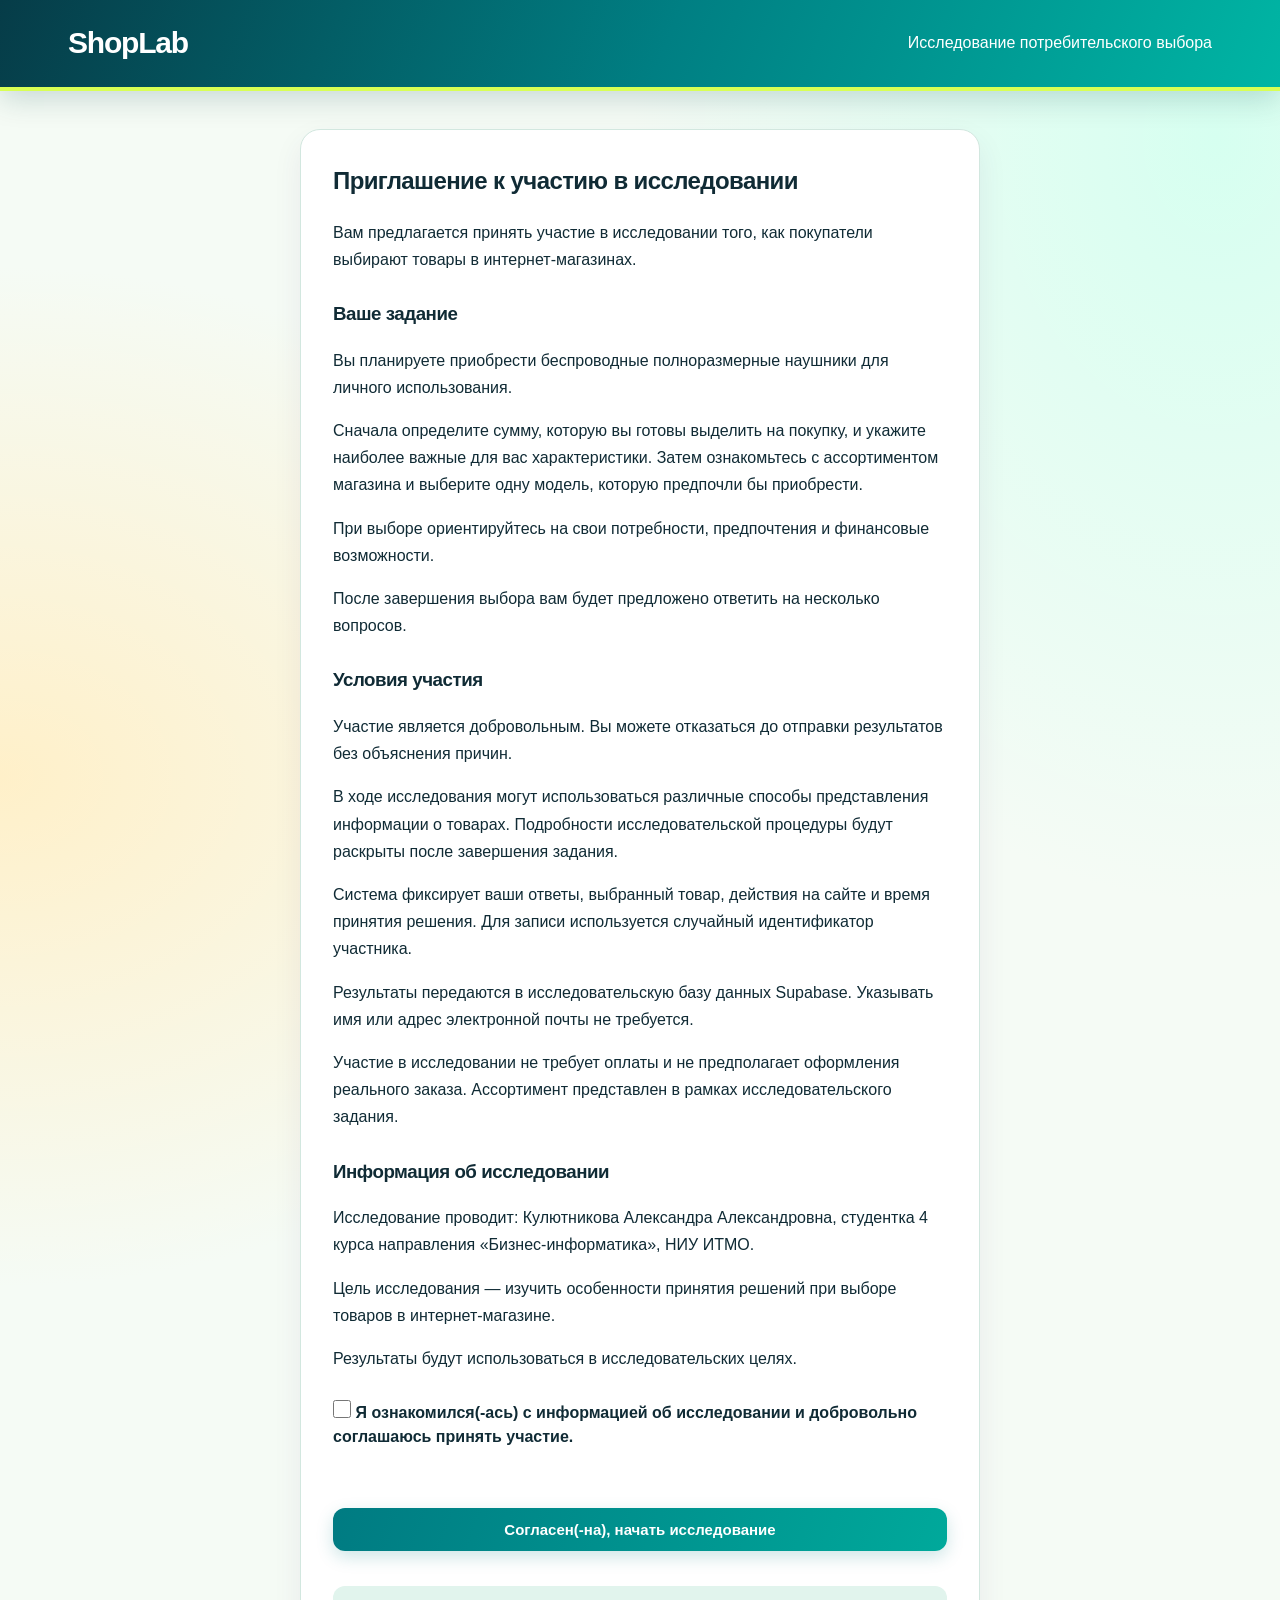
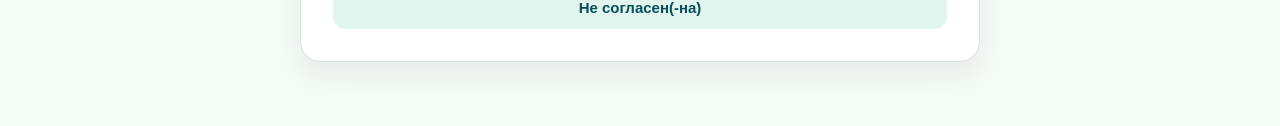
==== commit dafd2e28: "Add files via upload" ====
--- a/index.html
+++ b/index.html
@@ -27,37 +27,56 @@
 
         <p>
             Вам предлагается принять участие в исследовании
-            принятия решений в интернет-магазине.
+            того, как покупатели выбирают товары
+            в интернет-магазинах.
+        </p>
+
+        <h3>Ваше задание</h3>
+
+        <p>
+            Вы планируете приобрести беспроводные
+            полноразмерные наушники для личного использования.
         </p>
 
         <p>
-            Представьте, что вы планируете приобрести беспроводные полноразмерные наушники для личного использования. Укажите бюджет и важность характеристик, сравните модели и выберите одну. Принимайте решение так, как если бы приобретали товар за собственные средства. После выбора ответьте на несколько вопросов.
+            Сначала определите сумму, которую вы готовы
+            выделить на покупку, и укажите наиболее
+            важные для вас характеристики.
+            Затем ознакомьтесь с ассортиментом магазина
+            и выберите одну модель, которую предпочли бы
+            приобрести.
         </p>
 
-        <h3>Что важно знать</h3>
+        <p>
+            При выборе ориентируйтесь на свои потребности,
+            предпочтения и финансовые возможности.
+        </p>
+
+        <p>
+            После завершения выбора вам будет предложено
+            ответить на несколько вопросов.
+        </p>
+
+        <h3>Условия участия</h3>
 
         <p>
             Участие является добровольным.
-            Вы можете отказаться до отправки
-            результатов без объяснения причин.
+            Вы можете отказаться до отправки результатов
+            без объяснения причин.
         </p>
 
         <p>
-            Задание не предполагает фактической оплаты или получения товара; модели вымышлены.
-        </p>
-
-        <p>
-            Вам могут быть показаны разные варианты
-            представления информации о товарах
-            и их стоимости.
-            Некоторые особенности интерфейса
-            будут подробно объяснены после выбора.
+            В ходе исследования могут использоваться
+            различные способы представления информации
+            о товарах.
+            Подробности исследовательской процедуры
+            будут раскрыты после завершения задания.
         </p>
 
         <p>
             Система фиксирует ваши ответы,
-            выбранный товар, последовательность действий
-            и продолжительность принятия решения.
+            выбранный товар, действия на сайте
+            и время принятия решения.
             Для записи используется случайный
             идентификатор участника.
         </p>
@@ -65,16 +84,24 @@
         <p>
             Результаты передаются в исследовательскую
             базу данных Supabase.
-            Мы не просим указывать имя или
-            адрес электронной почты.
+            Указывать имя или адрес электронной почты
+            не требуется.
         </p>
 
+        <p>
+            Участие в исследовании не требует оплаты
+            и не предполагает оформления реального заказа.
+            Ассортимент представлен в рамках
+            исследовательского задания.
+        </p>
 
         <h3>Информация об исследовании</h3>
 
         <p>
             Исследование проводит:
-            Кулютникова Александра Александровна, студентка 4 курса "Бизнес-информатика", НИУ ИТМО.
+            Кулютникова Александра Александровна,
+            студентка 4 курса направления
+            «Бизнес-информатика», НИУ ИТМО.
         </p>
 
         <p>
@@ -87,8 +114,6 @@
             Результаты будут использоваться
             в исследовательских целях.
         </p>
-
-
 
         <form id="consent-form">
 
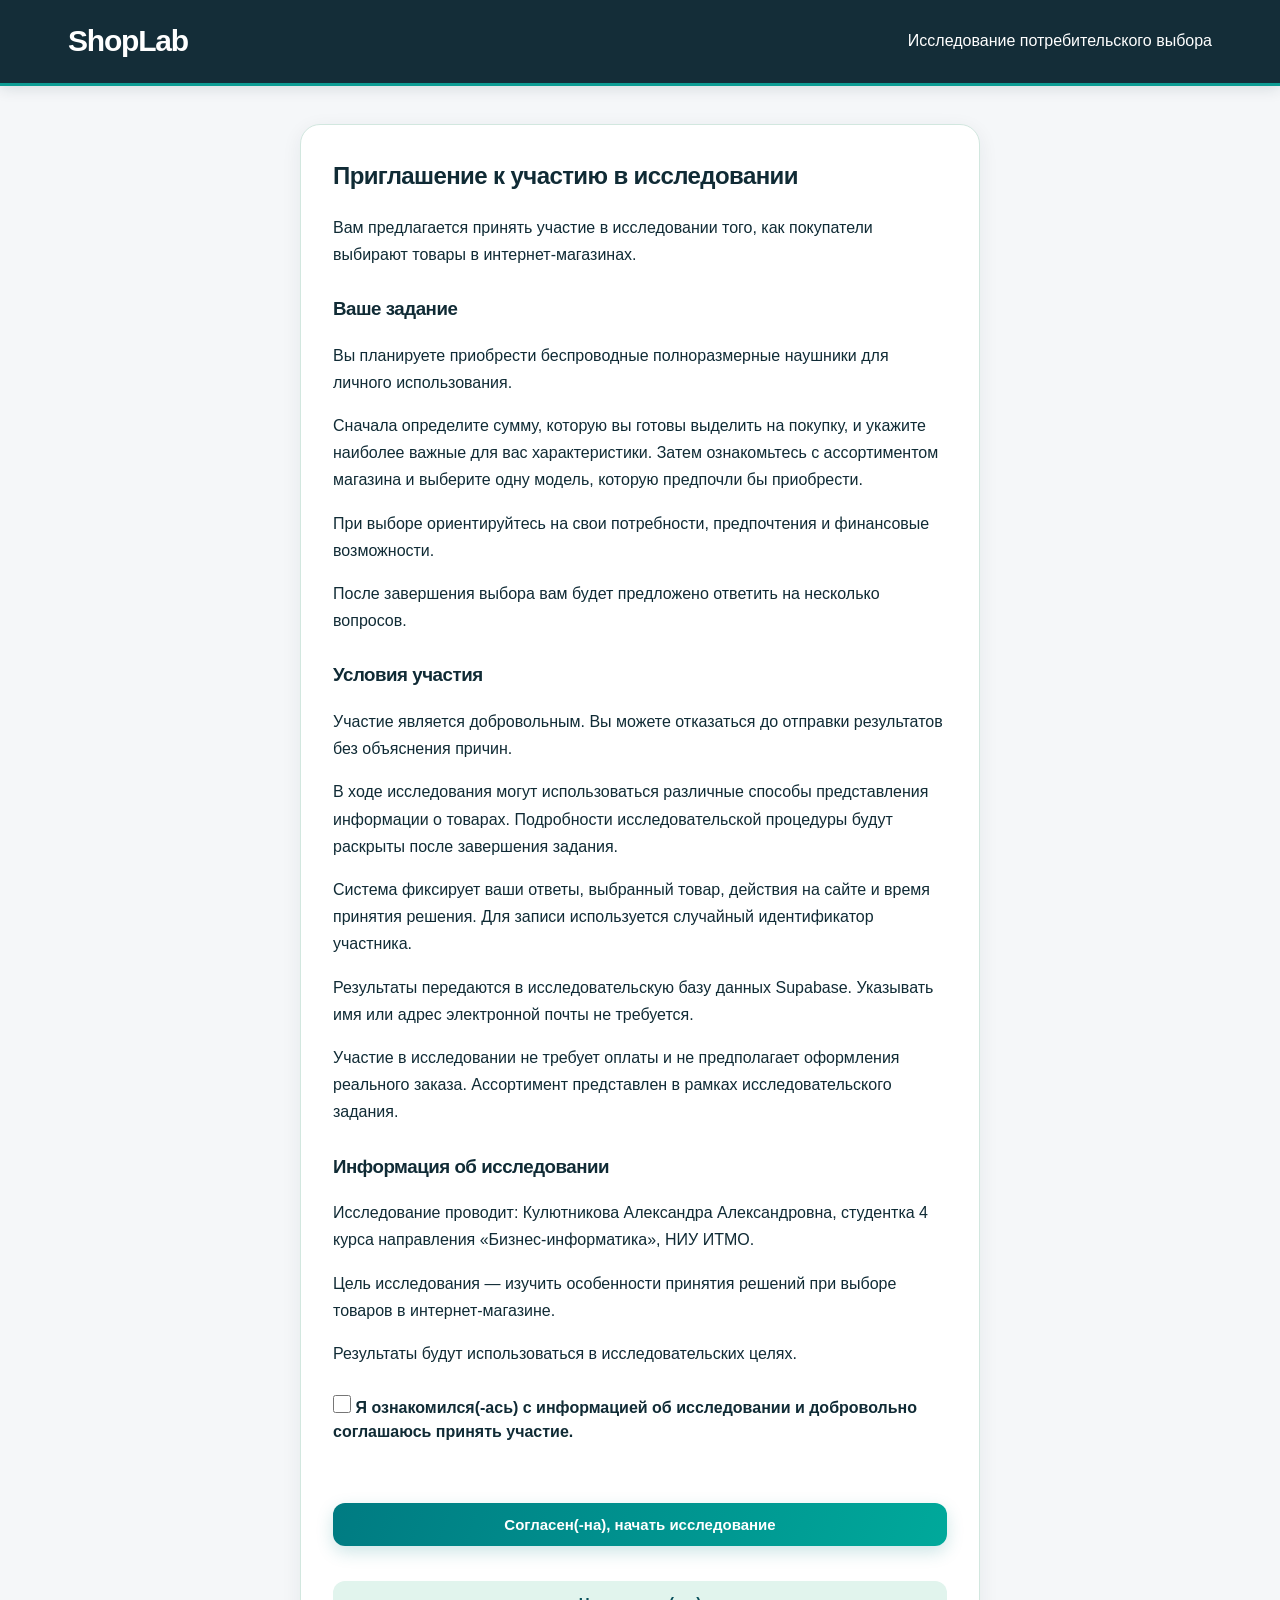
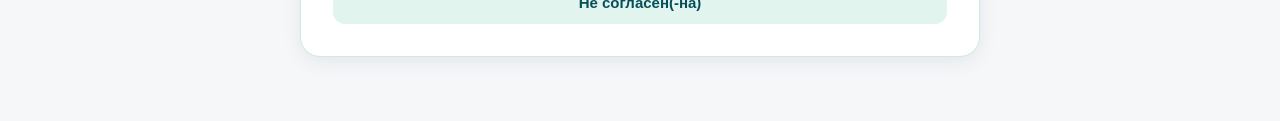
==== commit 0925a282: "Add files via upload" ====
--- a/index.html
+++ b/index.html
@@ -24,96 +24,22 @@
     <section class="questionnaire">
 
         <h2>Приглашение к участию в исследовании</h2>
-
-        <p>
-            Вам предлагается принять участие в исследовании
-            того, как покупатели выбирают товары
-            в интернет-магазинах.
-        </p>
-
+        <p>Вам предлагается принять участие в исследовании того, как покупатели выбирают товары в интернет-магазинах.</p>
         <h3>Ваше задание</h3>
-
-        <p>
-            Вы планируете приобрести беспроводные
-            полноразмерные наушники для личного использования.
-        </p>
-
-        <p>
-            Сначала определите сумму, которую вы готовы
-            выделить на покупку, и укажите наиболее
-            важные для вас характеристики.
-            Затем ознакомьтесь с ассортиментом магазина
-            и выберите одну модель, которую предпочли бы
-            приобрести.
-        </p>
-
-        <p>
-            При выборе ориентируйтесь на свои потребности,
-            предпочтения и финансовые возможности.
-        </p>
-
-        <p>
-            После завершения выбора вам будет предложено
-            ответить на несколько вопросов.
-        </p>
-
+        <p>Вы планируете приобрести беспроводные полноразмерные наушники для личного использования.</p>
+        <p>Сначала определите сумму, которую вы готовы выделить на покупку, и укажите наиболее важные для вас характеристики. Затем ознакомьтесь с ассортиментом магазина и выберите одну модель, которую предпочли бы приобрести.</p>
+        <p>При выборе ориентируйтесь на свои потребности, предпочтения и финансовые возможности.</p>
+        <p>После завершения выбора вам будет предложено ответить на несколько вопросов.</p>
         <h3>Условия участия</h3>
-
-        <p>
-            Участие является добровольным.
-            Вы можете отказаться до отправки результатов
-            без объяснения причин.
-        </p>
-
-        <p>
-            В ходе исследования могут использоваться
-            различные способы представления информации
-            о товарах.
-            Подробности исследовательской процедуры
-            будут раскрыты после завершения задания.
-        </p>
-
-        <p>
-            Система фиксирует ваши ответы,
-            выбранный товар, действия на сайте
-            и время принятия решения.
-            Для записи используется случайный
-            идентификатор участника.
-        </p>
-
-        <p>
-            Результаты передаются в исследовательскую
-            базу данных Supabase.
-            Указывать имя или адрес электронной почты
-            не требуется.
-        </p>
-
-        <p>
-            Участие в исследовании не требует оплаты
-            и не предполагает оформления реального заказа.
-            Ассортимент представлен в рамках
-            исследовательского задания.
-        </p>
-
+        <p>Участие является добровольным. Вы можете отказаться до отправки результатов без объяснения причин.</p>
+        <p>В ходе исследования могут использоваться различные способы представления информации о товарах. Подробности исследовательской процедуры будут раскрыты после завершения задания.</p>
+        <p>Система фиксирует ваши ответы, выбранный товар, действия на сайте и время принятия решения. Для записи используется случайный идентификатор участника.</p>
+        <p>Результаты передаются в исследовательскую базу данных Supabase. Указывать имя или адрес электронной почты не требуется.</p>
+        <p>Участие в исследовании не требует оплаты и не предполагает оформления реального заказа. Ассортимент представлен в рамках исследовательского задания.</p>
         <h3>Информация об исследовании</h3>
-
-        <p>
-            Исследование проводит:
-            Кулютникова Александра Александровна,
-            студентка 4 курса направления
-            «Бизнес-информатика», НИУ ИТМО.
-        </p>
-
-        <p>
-            Цель исследования — изучить особенности
-            принятия решений при выборе товаров
-            в интернет-магазине.
-        </p>
-
-        <p>
-            Результаты будут использоваться
-            в исследовательских целях.
-        </p>
+        <p>Исследование проводит: Кулютникова Александра Александровна, студентка 4 курса направления «Бизнес-информатика», НИУ ИТМО.</p>
+        <p>Цель исследования — изучить особенности принятия решений при выборе товаров в интернет-магазине.</p>
+        <p>Результаты будут использоваться в исследовательских целях.</p>
 
         <form id="consent-form">
 
--- a/style.css
+++ b/style.css
@@ -253,3 +253,182 @@
     background: #ffe5d3;
     box-shadow: none;
 }
+
+/* ShopLab 3.1 — neutral retail polish shared across all conditions */
+body { background: #f5f7f9; }
+.header { background: #142d38; border-bottom: 3px solid #0e9d94; box-shadow: 0 3px 14px rgba(16,43,53,.12); }
+.header-inner { padding-top: 18px; padding-bottom: 18px; }
+.product-card { border-radius: 14px; border-width: 1px; box-shadow: 0 3px 16px rgba(16,43,53,.07); }
+.product-card:hover { box-shadow: 0 8px 25px rgba(16,43,53,.12); }
+.product-image { border-radius: 10px; border-color: #e7edf0; }
+.breadcrumbs { color: #667783; font-size: 13px; margin-bottom: 18px; }
+.questionnaire { box-shadow: 0 5px 20px rgba(16,43,53,.07); }
+.conditional-question { margin-top: 22px; padding: 16px 18px; border: 1px solid #dbe5e8; border-radius: 12px; background: #f8fafb; }
+.conditional-question.hidden, .conditional-question .hidden { display: none !important; }
+/* Experimentally highlighted product keeps its unique treatment. */
+
+/* ShopLab 3.2 — функциональная двухуровневая навигация магазина */
+.store-header { color: #fff; }
+.store-header .store-header-main { max-width: 1200px; padding-top: 14px; padding-bottom: 14px; }
+.store-brand { display: inline-flex; align-items: center; gap: 12px; color: #fff; text-decoration: none; font-size: 26px; font-weight: 850; letter-spacing: -.04em; line-height: 1.1; }
+.store-brand:hover { color: #fff; }
+.store-brand small { display: block; font-size: 11px; font-weight: 600; letter-spacing: .13em; color: #a9c5c9; margin-top: 4px; text-transform: uppercase; }
+.store-brand-icon { display: grid; place-items: center; width: 44px; height: 44px; background: #d8f56b; color: #16333b; border-radius: 13px; font-size: 28px; font-weight: 800; }
+.store-header .store-cart-link { display: inline-flex; align-items: center; gap: 9px; background: #244652; color: #fff; border: 1px solid #46606a; padding: 10px 14px; border-radius: 11px; text-decoration: none; font-weight: 700; }
+.store-header .store-cart-link:hover { background: #315562; }
+.store-cart-count { display: inline-flex; justify-content: center; align-items: center; min-width: 26px; height: 26px; padding: 0 6px; border-radius: 9px; background: #d8f56b; color: #16333b; font-size: 13px; }
+.store-nav { background: #193b47; border-top: 1px solid #365461; }
+.store-nav-inner { display: flex; align-items: center; gap: 6px; max-width: 1200px; margin: 0 auto; padding: 0 28px; }
+.store-header .store-nav a { display: inline-flex; align-items: center; padding: 13px 16px; color: #d8e6e8; font-size: 14px; font-weight: 650; text-decoration: none; border-bottom: 3px solid transparent; }
+.store-header .store-nav a:hover, .store-header .store-nav a:focus-visible { background: #244d58; color: #fff; }
+body:has(#products) .store-nav-catalog { border-bottom-color: #d8f56b !important; color: #fff !important; }
+body:has(#cart-product) .store-cart-link { border-color: #d8f56b; }
+.breadcrumbs a { color: #416c77; text-decoration: none; }
+.breadcrumbs a:hover { text-decoration: underline; }
+.store-about { margin: 44px 0 20px; padding: 22px 26px; border-radius: 14px; border: 1px solid #e3e9eb; background: #fff; }
+.store-about h2 { margin: 0 0 8px; font-size: 19px; }
+.store-about p { margin: 0; color: #566b73; line-height: 1.65; }
+#products, #store-top, #about-store { scroll-margin-top: 20px; }
+@media (max-width: 650px) {
+ .store-header .store-header-main { padding: 12px 16px; }
+ .store-brand { font-size: 22px; gap: 8px; }
+ .store-brand-icon { width: 38px; height: 38px; font-size: 24px; }
+ .store-header .store-cart-link { padding: 9px; font-size: 12px; gap: 5px; }
+ .store-nav-inner { padding: 0 10px; overflow-x: auto; }
+ .store-header .store-nav a { padding: 12px 10px; font-size: 13px; white-space: nowrap; }
+ .store-about { padding: 18px; }
+}
+
+/* ShopLab 3.3 — компактная информация над каталогом и три пункта меню */
+.store-about-compact {
+  display: flex;
+  align-items: center;
+  gap: 14px;
+  margin: 0 0 24px;
+  padding: 14px 18px;
+  border: 1px solid #cfe4de;
+  border-radius: 12px;
+  background: #eaf5f1;
+}
+.store-about-compact .store-about-icon {
+  display: grid;
+  place-items: center;
+  flex: 0 0 36px;
+  width: 36px;
+  height: 36px;
+  border-radius: 10px;
+  background: #d4e9df;
+  color: #126f67;
+  font-size: 23px;
+}
+.store-about-compact h2 { margin: 0 0 3px; font-size: 15px; }
+.store-about-compact p { margin: 0; font-size: 13px; line-height: 1.5; }
+body:has(#products) .store-nav-catalog { border-bottom-color: #d8f56b !important; color: #fff !important; }
+@media (max-width: 650px) {
+  .store-about-compact { gap: 10px; padding: 12px; margin-bottom: 20px; }
+  .store-about-compact .store-about-icon { width: 32px; height: 32px; flex-basis: 32px; }
+}
+
+/* ShopLab 3.4 — раскрывающиеся нейтральные отзывы */
+.product-reviews { margin: 12px 0 14px; }
+.product-reviews .reviews-toggle {
+  display: block; width: 100%; padding: 10px 12px;
+  background: #f1f6f5 !important; color: #205560 !important;
+  border: 1px solid #c8dcd8 !important; border-radius: 10px;
+  box-shadow: none !important; text-align: left; font-size: 13px;
+  font-weight: 700; cursor: pointer; transform: none !important;
+}
+.product-reviews .reviews-toggle:hover { background: #e5f0ed !important; }
+.product-reviews .reviews-list { margin-top: 9px; }
+.product-reviews .reviews-list[hidden] { display: none !important; }
+.product-reviews .review-entry {
+  margin: 0 0 8px; padding: 10px 12px; border-radius: 9px;
+  background: #f7f9f9; border-left: 2px solid #c4d8d4;
+  font-size: 12px; line-height: 1.55; color: #465b61;
+}
+
+/* ShopLab 3.5 — оформление имён и текстов экспериментальных отзывов */
+.product-reviews .review-entry {
+  padding: 13px 14px;
+  border: 1px solid #e2e9eb;
+  border-left: 1px solid #e2e9eb;
+  border-radius: 11px;
+  background: #fff;
+  box-shadow: 0 2px 6px rgba(19, 43, 56, .035);
+}
+.product-reviews .review-author {
+  font-size: 13px;
+  font-weight: 750;
+  color: #173842;
+  margin-bottom: 6px;
+  overflow-wrap: anywhere;
+}
+.product-reviews .review-text {
+  margin: 0;
+  font-size: 13px;
+  line-height: 1.55;
+  color: #465b61;
+}
+
+
+/* ShopLab 3.6 — оформление цен в корзине */
+.cart-item .cart-item-price {
+    grid-column: 3;
+    grid-row: 2;
+    display: flex;
+    flex-direction: column;
+    align-items: flex-start;
+    gap: 3px;
+    min-width: 0;
+}
+.cart-item-price-amount {
+    font-size: 23px;
+    line-height: 1.2;
+    font-weight: 800;
+    color: #173842;
+    white-space: nowrap;
+}
+.cart-item-price-caption {
+    color: var(--muted);
+    font-size: 12px;
+    line-height: 1.4;
+}
+#cart-price-details:empty { display: none; }
+#cart-price-details .cart-price-heading {
+    margin: 0 0 15px;
+    font-size: 18px;
+    font-weight: 750;
+    color: #173842;
+}
+#cart-price-details .cart-price-row {
+    display: flex;
+    align-items: baseline;
+    justify-content: space-between;
+    gap: 18px;
+    margin-bottom: 12px;
+    line-height: 1.5;
+    color: #526873;
+}
+#cart-price-details .cart-price-row strong {
+    color: #173842;
+    font-weight: 700;
+    white-space: nowrap;
+}
+#cart-price-details .cart-price-row-total {
+    border-top: 1px solid #c4dfd4;
+    margin: 17px 0 0;
+    padding-top: 16px;
+    color: #173842;
+    font-size: 18px;
+    font-weight: 750;
+}
+#cart-price-details .cart-price-row-total strong {
+    color: var(--teal-deep);
+    font-size: 26px;
+    font-weight: 850;
+}
+@media (max-width: 500px) {
+    .cart-item .cart-item-price { grid-column: 3; grid-row: 2; }
+    .cart-item-price-amount { font-size: 20px; }
+    #cart-price-details .cart-price-row-total strong { font-size: 23px; }
+}
